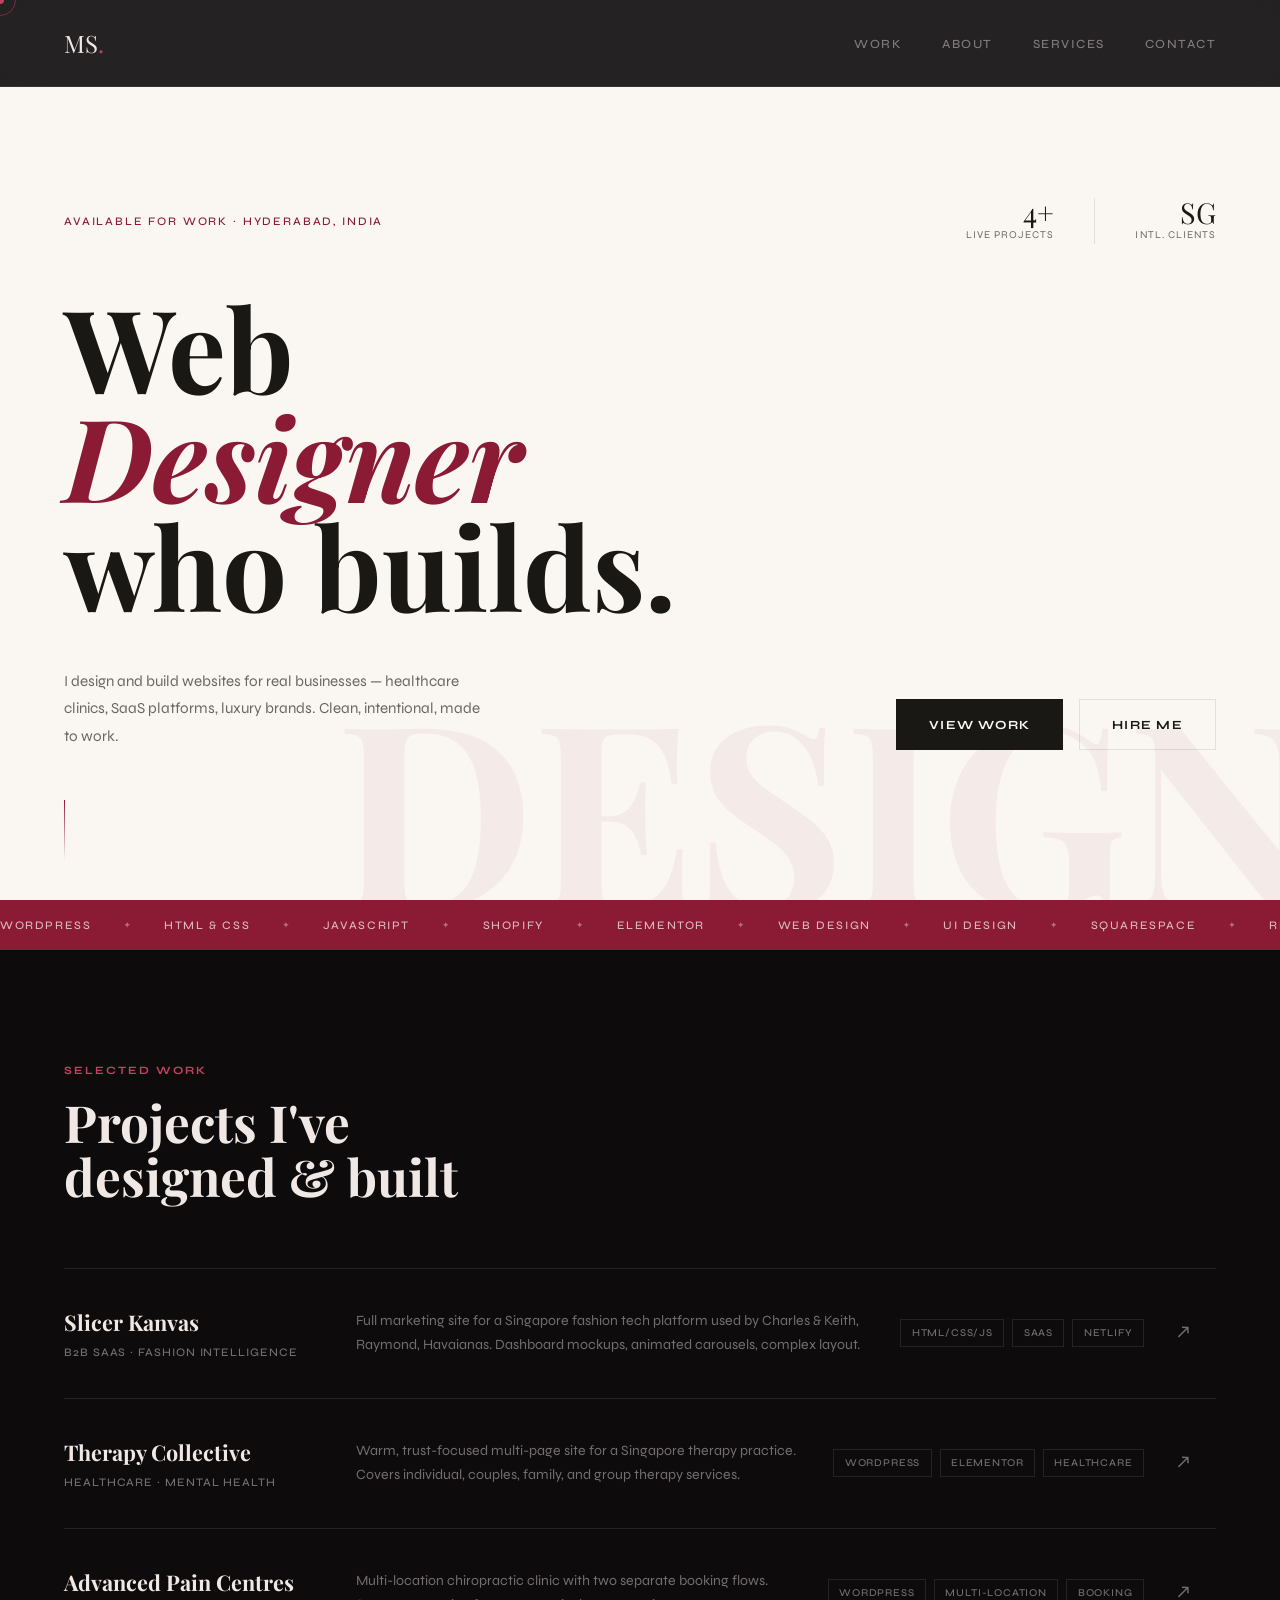
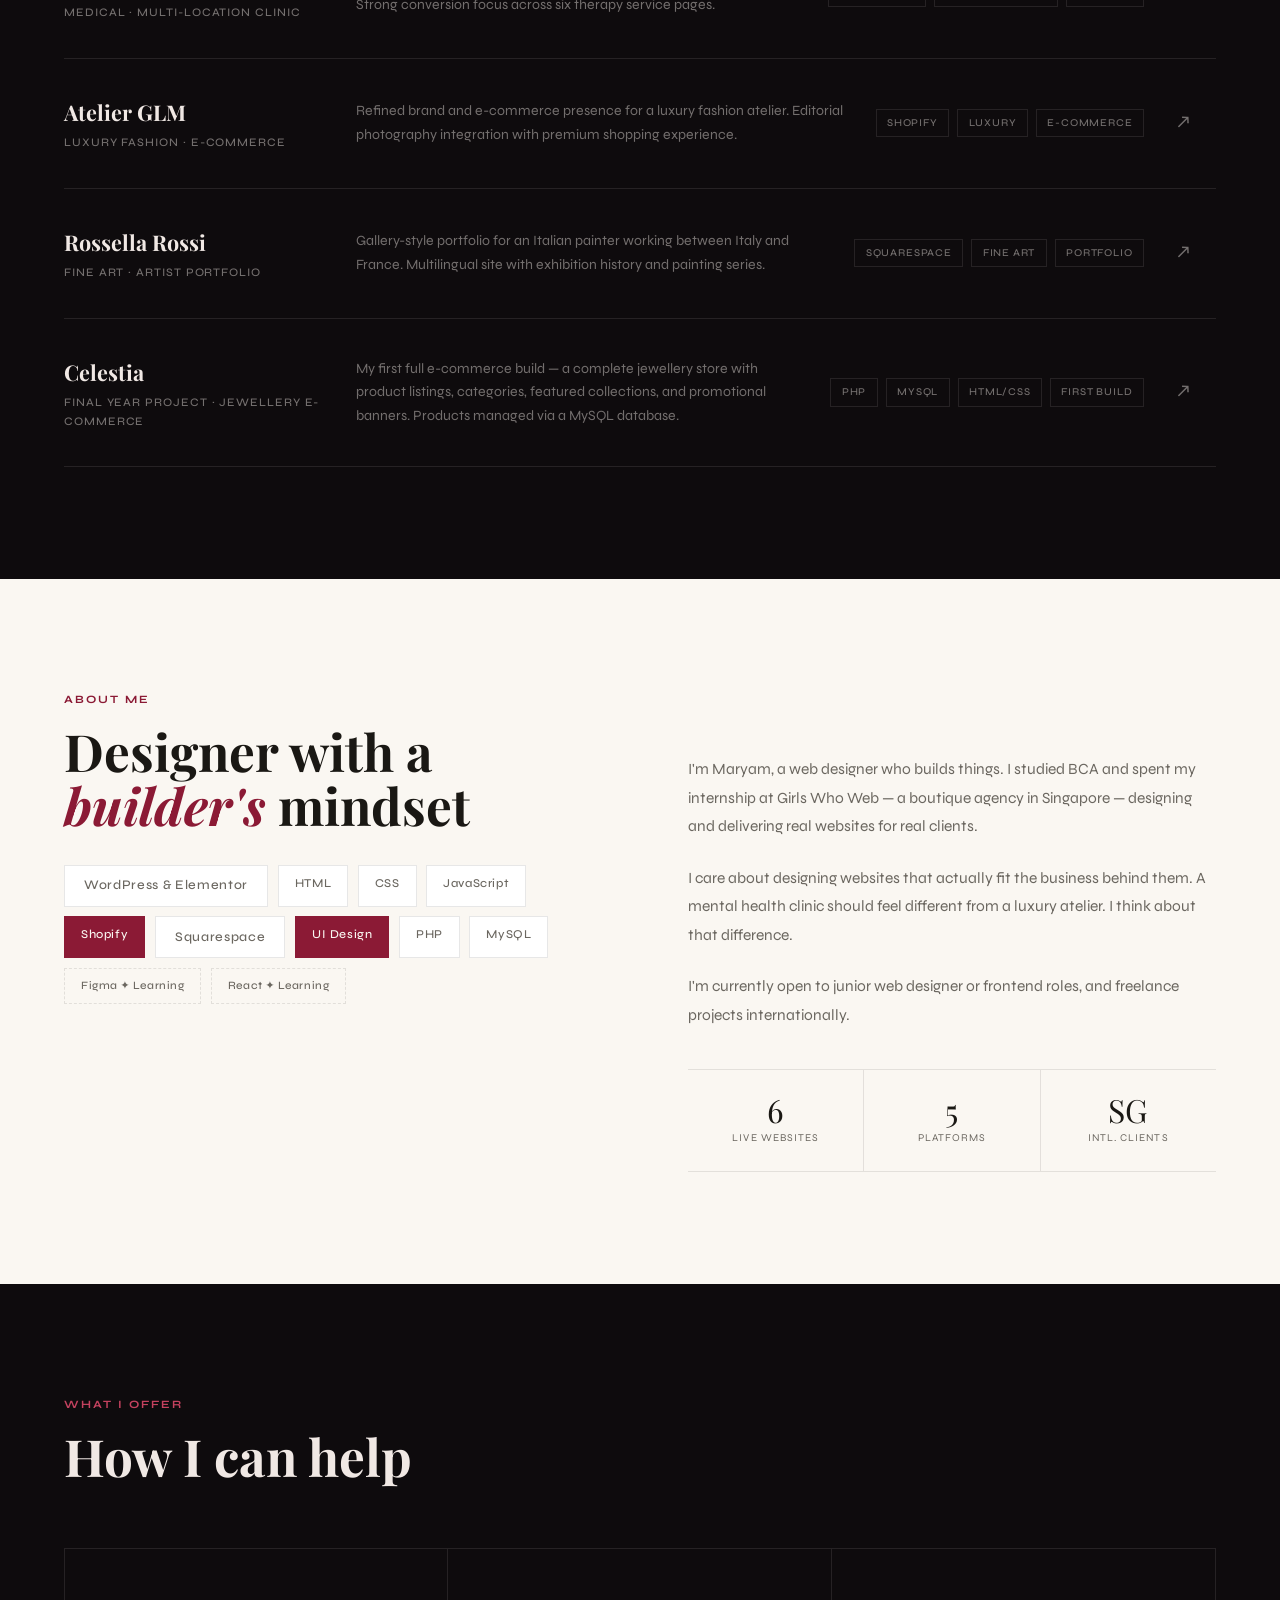
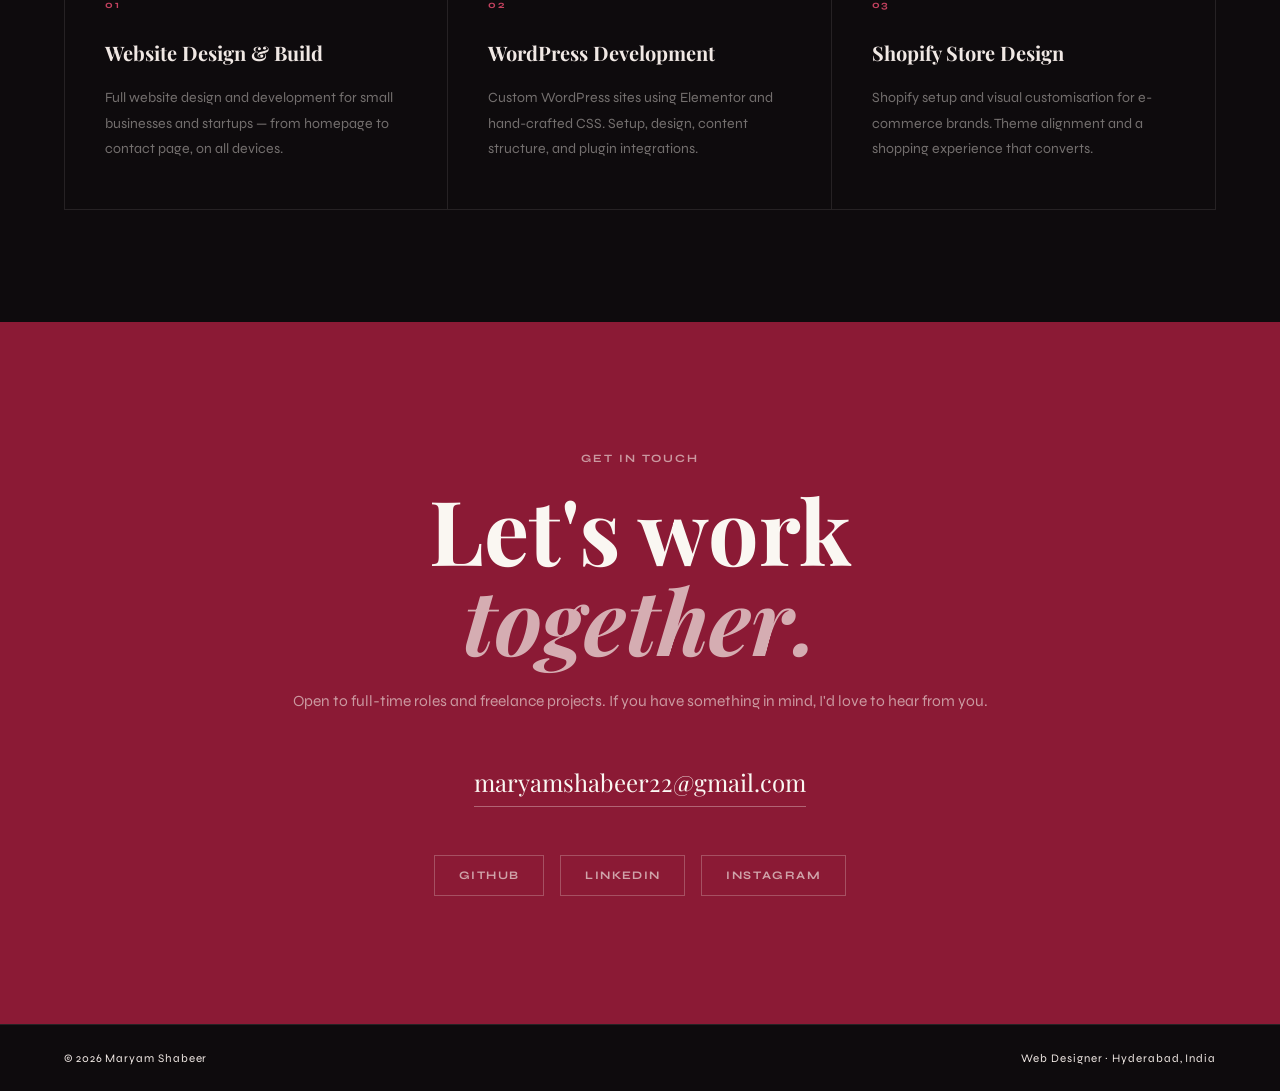
==== index.html @ 3d08c020 "Add files via upload" ====
<!DOCTYPE html>
<html lang="en">
<head>
  <meta charset="UTF-8">
  <meta name="viewport" content="width=device-width, initial-scale=1.0">
  <title>Maryam Shabeer — Web Designer</title>
  <link rel="preconnect" href="https://fonts.googleapis.com">
  <link rel="preconnect" href="https://fonts.gstatic.com" crossorigin>
  <link href="https://fonts.googleapis.com/css2?family=Playfair+Display:ital,wght@0,400;0,700;1,400&family=Syne:wght@400;500;700;800&display=swap" rel="stylesheet">
  <link rel="stylesheet" href="styles.css">
</head>
<body>

  <div class="cursor" id="cursor"></div>
  <div class="cursor-follower" id="cursor-follower"></div>

  <nav class="navbar" id="navbar">
    <a href="#home" class="logo">MS<span class="logo-dot">.</span></a>
    <ul class="nav-links">
      <li><a href="#work">Work</a></li>
      <li><a href="#about">About</a></li>
      <li><a href="#services">Services</a></li>
      <li><a href="#contact">Contact</a></li>
    </ul>
    <button class="hamburger" id="hamburger" aria-label="menu">
      <span></span><span></span>
    </button>
  </nav>

  <div class="mobile-menu" id="mobile-menu">
    <ul>
      <li><a href="#work" class="mobile-link">Work</a></li>
      <li><a href="#about" class="mobile-link">About</a></li>
      <li><a href="#services" class="mobile-link">Services</a></li>
      <li><a href="#contact" class="mobile-link">Contact</a></li>
    </ul>
  </div>

  <!-- HERO — LIGHT -->
  <section id="home" class="hero">
    <div class="hero-bg-text" aria-hidden="true">DESIGN</div>
    <div class="hero-inner">
      <div class="hero-top">
        <span class="hero-tag">Available for work · Hyderabad, India</span>
        <div class="hero-stats">
          <div class="hero-stat"><span class="stat-n">4+</span><span class="stat-l">Live Projects</span></div>
          <div class="hero-stat"><span class="stat-n">SG</span><span class="stat-l">Intl. Clients</span></div>
        </div>
      </div>
      <h1 class="hero-title">
        <span class="line">Web</span>
        <span class="line italic">Designer</span>
        <span class="line">who builds.</span>
      </h1>
      <div class="hero-bottom">
        <p class="hero-desc">I design and build websites for real businesses — healthcare clinics, SaaS platforms, luxury brands. Clean, intentional, made to work.</p>
        <div class="hero-actions">
          <a href="#work" class="btn-primary">View Work</a>
          <a href="#contact" class="btn-outline">Hire Me</a>
        </div>
      </div>
    </div>
    <div class="scroll-hint"><div class="scroll-line"></div></div>
  </section>

  <!-- MARQUEE — WINE STRIP -->
  <div class="marquee-section">
    <div class="marquee-inner">
      <span>WordPress</span><span class="sep">✦</span>
      <span>HTML &amp; CSS</span><span class="sep">✦</span>
      <span>JavaScript</span><span class="sep">✦</span>
      <span>Shopify</span><span class="sep">✦</span>
      <span>Elementor</span><span class="sep">✦</span>
      <span>Web Design</span><span class="sep">✦</span>
      <span>UI Design</span><span class="sep">✦</span>
      <span>Squarespace</span><span class="sep">✦</span>
      <span>Responsive Layouts</span><span class="sep">✦</span>
      <span>WordPress</span><span class="sep">✦</span>
      <span>HTML &amp; CSS</span><span class="sep">✦</span>
      <span>JavaScript</span><span class="sep">✦</span>
      <span>Shopify</span><span class="sep">✦</span>
      <span>Elementor</span><span class="sep">✦</span>
      <span>Web Design</span><span class="sep">✦</span>
      <span>UI Design</span><span class="sep">✦</span>
      <span>Squarespace</span><span class="sep">✦</span>
      <span>Responsive Layouts</span><span class="sep">✦</span>
    </div>
  </div>

  <!-- WORK — DARK -->
  <section id="work" class="work dark-section">
    <div class="section-header">
      <span class="section-label">Selected Work</span>
      <h2 class="section-title">Projects I've<br>designed &amp; built</h2>
    </div>
    <div class="projects-list">

      <a href="https://slicerkanvas.netlify.app/" target="_blank" class="project-row" data-num="01">
        <div class="pr-left"><h3 class="pr-title">Slicer Kanvas</h3><p class="pr-type">B2B SaaS · Fashion Intelligence</p></div>
        <p class="pr-desc">Full marketing site for a Singapore fashion tech platform used by Charles &amp; Keith, Raymond, Havaianas. Dashboard mockups, animated carousels, complex layout.</p>
        <div class="pr-tags"><span>HTML/CSS/JS</span><span>SaaS</span><span>Netlify</span></div>
        <span class="pr-arrow">↗</span>
      </a>

      <a href="https://therapycollective.sg/" target="_blank" class="project-row" data-num="02">
        <div class="pr-left"><h3 class="pr-title">Therapy Collective</h3><p class="pr-type">Healthcare · Mental Health</p></div>
        <p class="pr-desc">Warm, trust-focused multi-page site for a Singapore therapy practice. Covers individual, couples, family, and group therapy services.</p>
        <div class="pr-tags"><span>WordPress</span><span>Elementor</span><span>Healthcare</span></div>
        <span class="pr-arrow">↗</span>
      </a>

      <a href="https://advancedpaincentres.com/" target="_blank" class="project-row" data-num="03">
        <div class="pr-left"><h3 class="pr-title">Advanced Pain Centres</h3><p class="pr-type">Medical · Multi-location Clinic</p></div>
        <p class="pr-desc">Multi-location chiropractic clinic with two separate booking flows. Strong conversion focus across six therapy service pages.</p>
        <div class="pr-tags"><span>WordPress</span><span>Multi-location</span><span>Booking</span></div>
        <span class="pr-arrow">↗</span>
      </a>

      <a href="https://atelierglm.com/" target="_blank" class="project-row" data-num="04">
        <div class="pr-left"><h3 class="pr-title">Atelier GLM</h3><p class="pr-type">Luxury Fashion · E-commerce</p></div>
        <p class="pr-desc">Refined brand and e-commerce presence for a luxury fashion atelier. Editorial photography integration with premium shopping experience.</p>
        <div class="pr-tags"><span>Shopify</span><span>Luxury</span><span>E-commerce</span></div>
        <span class="pr-arrow">↗</span>
      </a>

      <a href="https://www.rossellarossi.net/" target="_blank" class="project-row" data-num="05">
        <div class="pr-left"><h3 class="pr-title">Rossella Rossi</h3><p class="pr-type">Fine Art · Artist Portfolio</p></div>
        <p class="pr-desc">Gallery-style portfolio for an Italian painter working between Italy and France. Multilingual site with exhibition history and painting series.</p>
        <div class="pr-tags"><span>Squarespace</span><span>Fine Art</span><span>Portfolio</span></div>
        <span class="pr-arrow">↗</span>
      </a>

      <a href="https://celestia.infinityfreeapp.com/index.php" target="_blank" class="project-row project-row--personal" data-num="06">
        <div class="pr-left"><h3 class="pr-title">Celestia</h3><p class="pr-type">Final Year Project · Jewellery E-commerce</p></div>
        <p class="pr-desc">My first full e-commerce build — a complete jewellery store with product listings, categories, featured collections, and promotional banners. Products managed via a MySQL database.</p>
        <div class="pr-tags"><span>PHP</span><span>MySQL</span><span>HTML/CSS</span><span>First Build</span></div>
        <span class="pr-arrow">↗</span>
      </a>

    </div>
  </section>

  <!-- ABOUT — LIGHT -->
  <section id="about" class="about light-section">
    <div class="about-grid">
      <div class="about-left">
        <span class="section-label-dark">About Me</span>
        <h2 class="section-title-dark">Designer with a<br><em>builder's</em> mindset</h2>
        <div class="skills-creative">
          <div class="skill-pill skill-pill--lg">WordPress &amp; Elementor</div>
          <div class="skill-pill">HTML</div>
          <div class="skill-pill">CSS</div>
          <div class="skill-pill">JavaScript</div>
          <div class="skill-pill skill-pill--accent">Shopify</div>
          <div class="skill-pill skill-pill--lg">Squarespace</div>
          <div class="skill-pill skill-pill--accent">UI Design</div>
          <div class="skill-pill">PHP</div>
          <div class="skill-pill">MySQL</div>
          <div class="skill-pill skill-pill--outline">Figma ✦ Learning</div>
          <div class="skill-pill skill-pill--outline">React ✦ Learning</div>
        </div>
      </div>
      <div class="about-right">
        <p>I'm Maryam, a web designer who builds things. I studied BCA and spent my internship at Girls Who Web — a boutique agency in Singapore — designing and delivering real websites for real clients.</p>
        <p>I care about designing websites that actually fit the business behind them. A mental health clinic should feel different from a luxury atelier. I think about that difference.</p>
        <p>I'm currently open to junior web designer or frontend roles, and freelance projects internationally.</p>
        <div class="about-stats">
          <div class="about-stat-item">
            <span class="about-stat-n">6</span>
            <span class="about-stat-l">Live websites</span>
          </div>
          <div class="about-stat-item">
            <span class="about-stat-n">5</span>
            <span class="about-stat-l">Platforms</span>
          </div>
          <div class="about-stat-item">
            <span class="about-stat-n">SG</span>
            <span class="about-stat-l">Intl. clients</span>
          </div>
        </div>
      </div>
    </div>
  </section>

  <!-- SERVICES — DARK -->
  <section id="services" class="services dark-section">
    <div class="section-header">
      <span class="section-label">What I Offer</span>
      <h2 class="section-title">How I can help</h2>
    </div>
    <div class="services-grid">
      <div class="service-card">
        <span class="service-num">01</span>
        <h3>Website Design &amp; Build</h3>
        <p>Full website design and development for small businesses and startups — from homepage to contact page, on all devices.</p>
      </div>
      <div class="service-card">
        <span class="service-num">02</span>
        <h3>WordPress Development</h3>
        <p>Custom WordPress sites using Elementor and hand-crafted CSS. Setup, design, content structure, and plugin integrations.</p>
      </div>
      <div class="service-card">
        <span class="service-num">03</span>
        <h3>Shopify Store Design</h3>
        <p>Shopify setup and visual customisation for e-commerce brands. Theme alignment and a shopping experience that converts.</p>
      </div>
    </div>
  </section>

  <!-- CONTACT — WINE -->
  <section id="contact" class="contact">
    <div class="contact-inner">
      <span class="contact-label">Get In Touch</span>
      <h2 class="contact-title">Let's work<br><em>together.</em></h2>
      <p class="contact-sub">Open to full-time roles and freelance projects. If you have something in mind, I'd love to hear from you.</p>
      <a href="mailto:maryamshabeer22@gmail.com" class="contact-email">maryamshabeer22@gmail.com</a>
      <div class="contact-socials">
        <a href="https://github.com/MaryamShabeer04" target="_blank" class="social-btn">GitHub</a>
        <a href="https://www.linkedin.com/in/maryam-mohammed-822a45361/" target="_blank" class="social-btn">LinkedIn</a>
        <a href="https://www.instagram.com/mmaryamm.04/" target="_blank" class="social-btn">Instagram</a>
      </div>
    </div>
  </section>

  <footer class="dark-section">
    <span>© 2026 Maryam Shabeer</span>
    <span>Web Designer · Hyderabad, India</span>
  </footer>

  <script src="script.js"></script>
</body>
</html>
---- styles.css ----
*, *::before, *::after { box-sizing: border-box; margin: 0; padding: 0; }

:root {
  --dark: #0e0b0d;
  --dark2: #160d10;
  --surface: #1c1117;
  --wine: #8b1a35;
  --wine-light: #c4425f;
  --cream: #faf7f2;
  --cream2: #f0e8e2;
  --ink: #1a1814;
  --ink-muted: #6b6760;
  --border-light: rgba(26,24,20,0.1);
  --border-dark: rgba(240,232,228,0.1);
  --text-dark: #f0e8e4;
  --muted-dark: rgba(240,232,228,0.45);
  --serif: 'Playfair Display', Georgia, serif;
  --sans: 'Syne', system-ui, sans-serif;
}

html { scroll-behavior: smooth; }

body {
  font-family: var(--sans);
  font-weight: 400;
  line-height: 1.6;
  overflow-x: hidden;
  cursor: none;
}

.dark-section { background: var(--dark); color: var(--text-dark); }
.light-section { background: var(--cream); color: var(--ink); }

/* CURSOR */
.cursor {
  width: 8px; height: 8px;
  background: var(--wine-light);
  border-radius: 50%;
  position: fixed; top: 0; left: 0;
  pointer-events: none; z-index: 9999;
  transform: translate(-50%, -50%);
  transition: transform 0.1s;
}
.cursor-follower {
  width: 32px; height: 32px;
  border: 1px solid var(--wine-light);
  border-radius: 50%;
  position: fixed; top: 0; left: 0;
  pointer-events: none; z-index: 9998;
  transform: translate(-50%, -50%);
  transition: left 0.12s ease, top 0.12s ease;
  opacity: 0.5;
}

/* NAVBAR */
.navbar {
  position: fixed; top: 0; left: 0; right: 0;
  z-index: 100;
  display: flex; align-items: center; justify-content: space-between;
  padding: 1.5rem 5%;
  background: rgba(14,11,13,0.90);
  backdrop-filter: blur(20px);
  border-bottom: 0.5px solid rgba(240,232,228,0.08);
  transition: background 0.4s, padding 0.3s;
}
.navbar.scrolled-light {
  background: rgba(14,11,13,0.75);
  backdrop-filter: blur(20px);
  padding: 1rem 5%;
}
.navbar.scrolled-dark {
  background: rgba(14,11,13,0.75);
  backdrop-filter: blur(20px);
  padding: 1rem 5%;
}
.logo {
  font-family: var(--serif);
  font-size: 1.5rem;
  color: var(--text-dark);
  text-decoration: none;
}
.logo-dot { color: var(--wine-light); }
.nav-links { display: flex; gap: 2.5rem; list-style: none; }
.nav-links a {
  font-size: 0.78rem; letter-spacing: 0.12em;
  text-transform: uppercase; color: var(--muted-dark);
  text-decoration: none; font-weight: 500;
  transition: color 0.2s;
}
.nav-links a:hover { color: var(--text-dark); }
.hamburger {
  display: none; flex-direction: column; gap: 5px;
  background: none; border: none; cursor: pointer; padding: 4px;
}
.hamburger span {
  display: block; width: 24px; height: 1.5px;
  background: var(--text-dark);
  transition: transform 0.3s;
}
.hamburger.open span:first-child { transform: rotate(45deg) translate(4px,4px); }
.hamburger.open span:last-child { transform: rotate(-45deg) translate(4px,-4px); }

/* MOBILE MENU */
.mobile-menu {
  position: fixed; inset: 0;
  background: var(--cream); z-index: 99;
  display: flex; align-items: center; justify-content: center;
  opacity: 0; pointer-events: none; transition: opacity 0.3s;
}
.mobile-menu.open { opacity: 1; pointer-events: all; }
.mobile-menu ul { list-style: none; text-align: center; display: flex; flex-direction: column; gap: 2.5rem; }
.mobile-menu a {
  font-family: var(--serif); font-size: 2.5rem;
  color: var(--ink); text-decoration: none; transition: color 0.2s;
}
.mobile-menu a:hover { color: var(--wine); }

/* HERO — LIGHT */
.hero {
  position: relative; min-height: 100vh;
  display: flex; flex-direction: column; justify-content: center;
  padding: 7rem 5% 4rem;
  background: var(--cream);
  overflow: hidden;
}
.hero-bg-text {
  position: absolute; bottom: -2rem; right: -2rem;
  font-family: var(--serif);
  font-size: clamp(8rem, 20vw, 18rem);
  color: rgba(139,26,53,0.05);
  pointer-events: none; user-select: none;
  line-height: 1; font-weight: 700;
}
.hero-inner { position: relative; z-index: 2; max-width: 1200px; }
.hero-top {
  display: flex; align-items: center; justify-content: space-between;
  margin-bottom: 3rem;
}
.hero-tag {
  font-size: 0.72rem; letter-spacing: 0.16em;
  text-transform: uppercase; color: var(--wine); font-weight: 500;
}
.hero-stats { display: flex; gap: 2.5rem; }
.hero-stat {
  display: flex; flex-direction: column; align-items: flex-end;
  border-right: 0.5px solid var(--border-light); padding-right: 2.5rem;
}
.hero-stat:last-child { border-right: none; padding-right: 0; }
.stat-n { font-family: var(--serif); font-size: 1.8rem; color: var(--ink); line-height: 1; }
.stat-l { font-size: 0.65rem; letter-spacing: 0.1em; text-transform: uppercase; color: var(--ink-muted); }
.hero-title {
  font-family: var(--serif);
  font-size: clamp(4rem, 9vw, 9rem);
  line-height: 0.95; margin-bottom: 3rem;
  display: flex; flex-direction: column; color: var(--ink);
}
.hero-title .line { display: block; }
.hero-title .italic { font-style: italic; color: var(--wine); }
.hero-bottom { display: flex; align-items: flex-end; justify-content: space-between; gap: 3rem; }
.hero-desc { font-size: 0.95rem; color: var(--ink-muted); max-width: 420px; line-height: 1.8; }
.hero-actions { display: flex; gap: 1rem; flex-shrink: 0; }
.btn-primary {
  background: var(--ink); color: var(--cream);
  padding: 0.9rem 2rem;
  font-family: var(--sans); font-size: 0.78rem; font-weight: 700;
  letter-spacing: 0.1em; text-transform: uppercase;
  text-decoration: none; border: 1px solid var(--ink);
  transition: background 0.25s; display: inline-block;
}
.btn-primary:hover { background: var(--wine); border-color: var(--wine); }
.btn-outline {
  background: transparent; color: var(--ink);
  padding: 0.9rem 2rem;
  font-family: var(--sans); font-size: 0.78rem; font-weight: 700;
  letter-spacing: 0.1em; text-transform: uppercase;
  text-decoration: none; border: 1px solid var(--border-light);
  transition: border-color 0.25s, color 0.25s; display: inline-block;
}
.btn-outline:hover { border-color: var(--wine); color: var(--wine); }
.scroll-hint { position: absolute; bottom: 2.5rem; left: 5%; }
.scroll-line { width: 0.5px; height: 60px; background: linear-gradient(to bottom, var(--wine), transparent); }

/* MARQUEE — WINE */
.marquee-section {
  overflow: hidden; padding: 1rem 0;
  background: var(--wine);
}
.marquee-inner {
  display: flex; gap: 2rem; width: max-content;
  animation: marquee 28s linear infinite; align-items: center;
}
.marquee-inner span {
  font-size: 0.72rem; letter-spacing: 0.14em;
  text-transform: uppercase; color: rgba(245,237,232,0.75);
  white-space: nowrap; font-weight: 500;
}
.marquee-inner .sep { color: rgba(245,237,232,0.4); font-size: 0.55rem; }
@keyframes marquee { from { transform: translateX(0); } to { transform: translateX(-50%); } }

/* SECTION LABELS */
.section-label {
  display: block; font-size: 0.7rem; letter-spacing: 0.18em;
  text-transform: uppercase; color: var(--wine-light); font-weight: 700; margin-bottom: 1rem;
}
.section-title {
  font-family: var(--serif);
  font-size: clamp(2.2rem, 4vw, 3.5rem);
  line-height: 1.05; color: var(--text-dark);
}
.section-label-dark {
  display: block; font-size: 0.7rem; letter-spacing: 0.18em;
  text-transform: uppercase; color: var(--wine); font-weight: 700; margin-bottom: 1rem;
}
.section-title-dark {
  font-family: var(--serif);
  font-size: clamp(2.2rem, 4vw, 3.5rem);
  line-height: 1.05; color: var(--ink); margin-bottom: 2rem;
}
.section-title-dark em { font-style: italic; color: var(--wine); }
.section-header { margin-bottom: 4rem; }

/* WORK */
.work { padding: 7rem 5%; }
.projects-list { display: flex; flex-direction: column; border-top: 0.5px solid var(--border-dark); }
.project-row {
  display: grid; grid-template-columns: 260px 1fr auto 40px;
  align-items: center; gap: 2rem; padding: 2.25rem 0;
  border-bottom: 0.5px solid var(--border-dark);
  text-decoration: none; color: inherit; position: relative;
  transition: background 0.25s;
}
.project-row:hover { background: rgba(139,26,53,0.05); }
.pr-title {
  font-family: var(--serif); font-size: 1.35rem;
  color: var(--text-dark); margin-bottom: 0.25rem; transition: color 0.2s;
}
.project-row:hover .pr-title { color: var(--wine-light); }
.pr-type { font-size: 0.72rem; letter-spacing: 0.08em; text-transform: uppercase; color: var(--muted-dark); font-weight: 500; }
.pr-desc { font-size: 0.88rem; color: var(--muted-dark); line-height: 1.7; }
.pr-tags { display: flex; gap: 0.5rem; flex-wrap: wrap; justify-content: flex-end; }
.pr-tags span {
  font-size: 0.65rem; letter-spacing: 0.08em; text-transform: uppercase;
  border: 0.5px solid var(--border-dark); padding: 0.3rem 0.65rem;
  color: var(--muted-dark); font-weight: 500; white-space: nowrap;
}
.pr-arrow { font-size: 1.2rem; color: var(--muted-dark); transition: color 0.2s, transform 0.2s; }
.project-row:hover .pr-arrow { color: var(--wine-light); transform: translate(4px,-4px); }
.project-row--personal { opacity: 0.7; }
.project-row--personal:hover { opacity: 1; }

/* ABOUT — LIGHT */
.about { padding: 7rem 5%; }
.about-grid { display: grid; grid-template-columns: 1fr 1fr; gap: 6rem; align-items: start; }

/* CREATIVE SKILLS */
.skills-creative {
  display: flex; flex-wrap: wrap; gap: 0.6rem; margin-top: 2rem;
}
.skill-pill {
  font-size: 0.75rem; font-weight: 500; letter-spacing: 0.05em;
  padding: 0.5rem 1rem;
  border: 1px solid var(--border-light);
  color: var(--ink-muted);
  background: white;
  transition: all 0.2s;
  cursor: default;
}
.skill-pill:hover { border-color: var(--wine); color: var(--wine); }
.skill-pill--lg { font-size: 0.82rem; padding: 0.6rem 1.2rem; }
.skill-pill--accent {
  background: var(--wine); color: var(--cream);
  border-color: var(--wine);
}
.skill-pill--accent:hover { background: var(--wine-light); border-color: var(--wine-light); color: var(--cream); }
.skill-pill--outline {
  background: transparent; border-style: dashed;
  color: var(--ink-muted); font-size: 0.7rem;
}
.skill-pill--outline:hover { border-color: var(--wine); color: var(--wine); }

.about-right { padding-top: 4rem; }
.about-right p { font-size: 0.97rem; color: var(--ink-muted); line-height: 1.85; margin-bottom: 1.4rem; }
.about-stats {
  display: flex; gap: 0; margin-top: 2.5rem;
  border-top: 0.5px solid var(--border-light);
  border-bottom: 0.5px solid var(--border-light);
}
.about-stat-item {
  flex: 1; padding: 1.5rem 1rem;
  border-right: 0.5px solid var(--border-light);
  display: flex; flex-direction: column; align-items: center; gap: 0.25rem;
}
.about-stat-item:last-child { border-right: none; }
.about-stat-n { font-family: var(--serif); font-size: 2rem; color: var(--ink); line-height: 1; }
.about-stat-l { font-size: 0.65rem; letter-spacing: 0.1em; text-transform: uppercase; color: var(--ink-muted); text-align: center; }

/* SERVICES */
.services { padding: 7rem 5%; }
.services-grid { display: grid; grid-template-columns: repeat(3,1fr); border: 0.5px solid var(--border-dark); }
.service-card { padding: 3rem 2.5rem; border-right: 0.5px solid var(--border-dark); transition: background 0.3s; }
.service-card:last-child { border-right: none; }
.service-card:hover { background: rgba(139,26,53,0.07); }
.service-num { display: block; font-size: 0.65rem; letter-spacing: 0.16em; color: var(--wine-light); font-weight: 700; margin-bottom: 1.5rem; }
.service-card h3 { font-family: var(--serif); font-size: 1.25rem; margin-bottom: 1rem; color: var(--text-dark); }
.service-card p { font-size: 0.88rem; color: var(--muted-dark); line-height: 1.8; }

/* CONTACT */
.contact { padding: 8rem 5%; background: var(--wine); text-align: center; }
.contact-inner { max-width: 700px; margin: 0 auto; }
.contact-label { display: block; font-size: 0.7rem; letter-spacing: 0.18em; text-transform: uppercase; color: rgba(245,237,232,0.6); font-weight: 700; margin-bottom: 1rem; }
.contact-title { font-family: var(--serif); font-size: clamp(3rem,7vw,6rem); line-height: 1; color: var(--cream); margin-bottom: 1.5rem; }
.contact-title em { font-style: italic; color: rgba(245,237,232,0.7); }
.contact-sub { color: rgba(245,237,232,0.6); font-size: 0.97rem; margin-bottom: 3rem; line-height: 1.8; }
.contact-email {
  display: inline-block; font-family: var(--serif);
  font-size: clamp(1rem,2.5vw,1.5rem); color: var(--cream);
  text-decoration: none; border-bottom: 1px solid rgba(245,237,232,0.35);
  padding-bottom: 4px; margin-bottom: 3rem; transition: border-color 0.2s;
}
.contact-email:hover { border-color: transparent; }
.contact-socials { display: flex; gap: 1rem; justify-content: center; flex-wrap: wrap; }
.social-btn {
  font-size: 0.72rem; letter-spacing: 0.12em; text-transform: uppercase; font-weight: 700;
  color: rgba(245,237,232,0.65); text-decoration: none;
  border: 0.5px solid rgba(245,237,232,0.25); padding: 0.65rem 1.5rem;
  transition: border-color 0.2s, color 0.2s;
}
.social-btn:hover { color: var(--cream); border-color: rgba(245,237,232,0.6); }

/* FOOTER */
footer {
  padding: 1.5rem 5%; display: flex; justify-content: space-between; align-items: center;
  font-size: 0.72rem; letter-spacing: 0.08em; color: var(--muted-dark);
  border-top: 0.5px solid var(--border-dark);
}

/* FADE UP */
.fade-up { opacity: 0; transform: translateY(28px); transition: opacity 0.7s ease, transform 0.7s ease; }
.fade-up.visible { opacity: 1; transform: translateY(0); }

/* RESPONSIVE */
@media (max-width: 1024px) {
  .project-row { grid-template-columns: 1fr 1fr; grid-template-rows: auto auto; }
  .pr-desc { grid-column: 1 / -1; }
  .pr-tags { justify-content: flex-start; }
  .pr-arrow { display: none; }
}
@media (max-width: 768px) {
  body { cursor: auto; }
  .cursor, .cursor-follower { display: none; }
  .nav-links { display: none; }
  .hamburger { display: flex; }
  .hero-top { flex-direction: column; align-items: flex-start; gap: 1.5rem; }
  .hero-stats { gap: 1.5rem; }
  .hero-stat { align-items: flex-start; border-right: none; padding-right: 0; border-left: 0.5px solid var(--border-light); padding-left: 1rem; }
  .hero-bottom { flex-direction: column; align-items: flex-start; }
  .about-grid { grid-template-columns: 1fr; gap: 3rem; }
  .about-right { padding-top: 0; }
  .project-row { grid-template-columns: 1fr; gap: 0.75rem; }
  .pr-tags, .pr-arrow { display: none; }
  .services-grid { grid-template-columns: 1fr; }
  .service-card { border-right: none; border-bottom: 0.5px solid var(--border-dark); }
  .service-card:last-child { border-bottom: none; }
  footer { flex-direction: column; gap: 0.5rem; text-align: center; }
  .scroll-hint { display: none; }
}
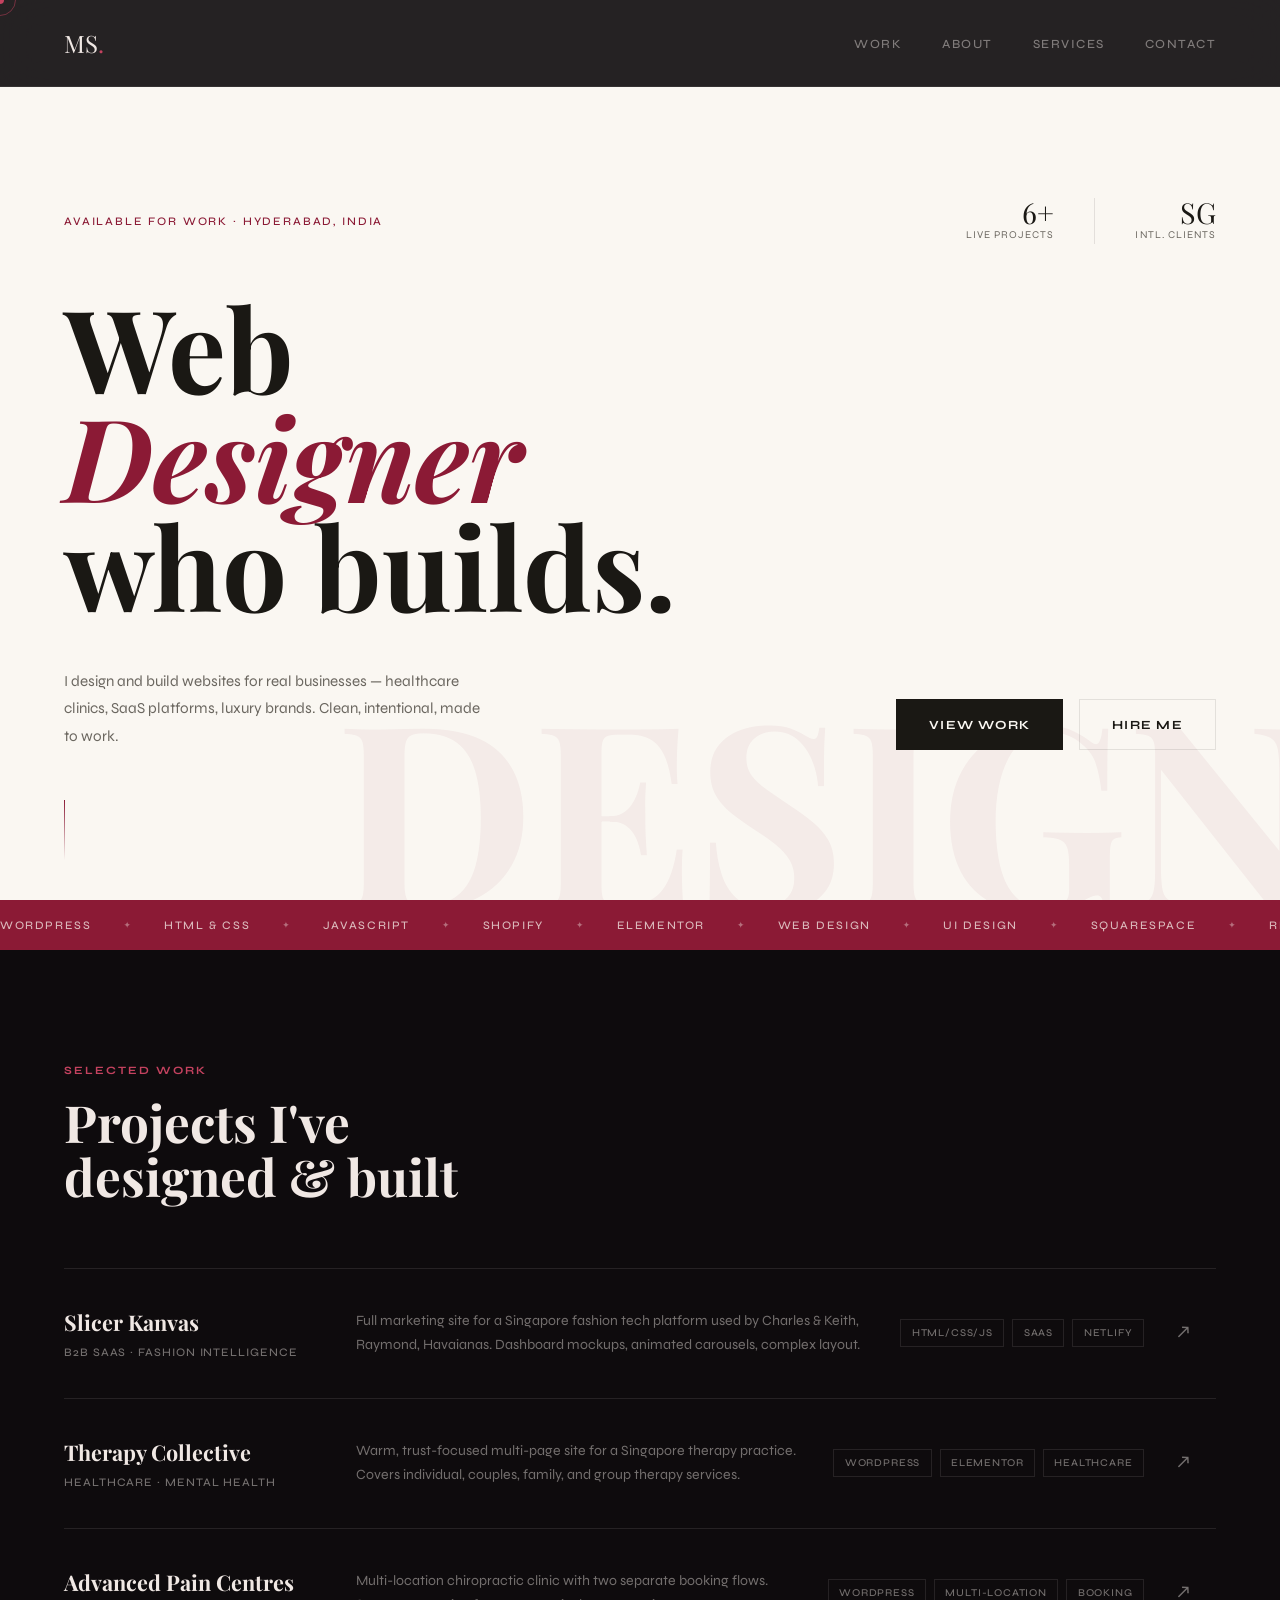
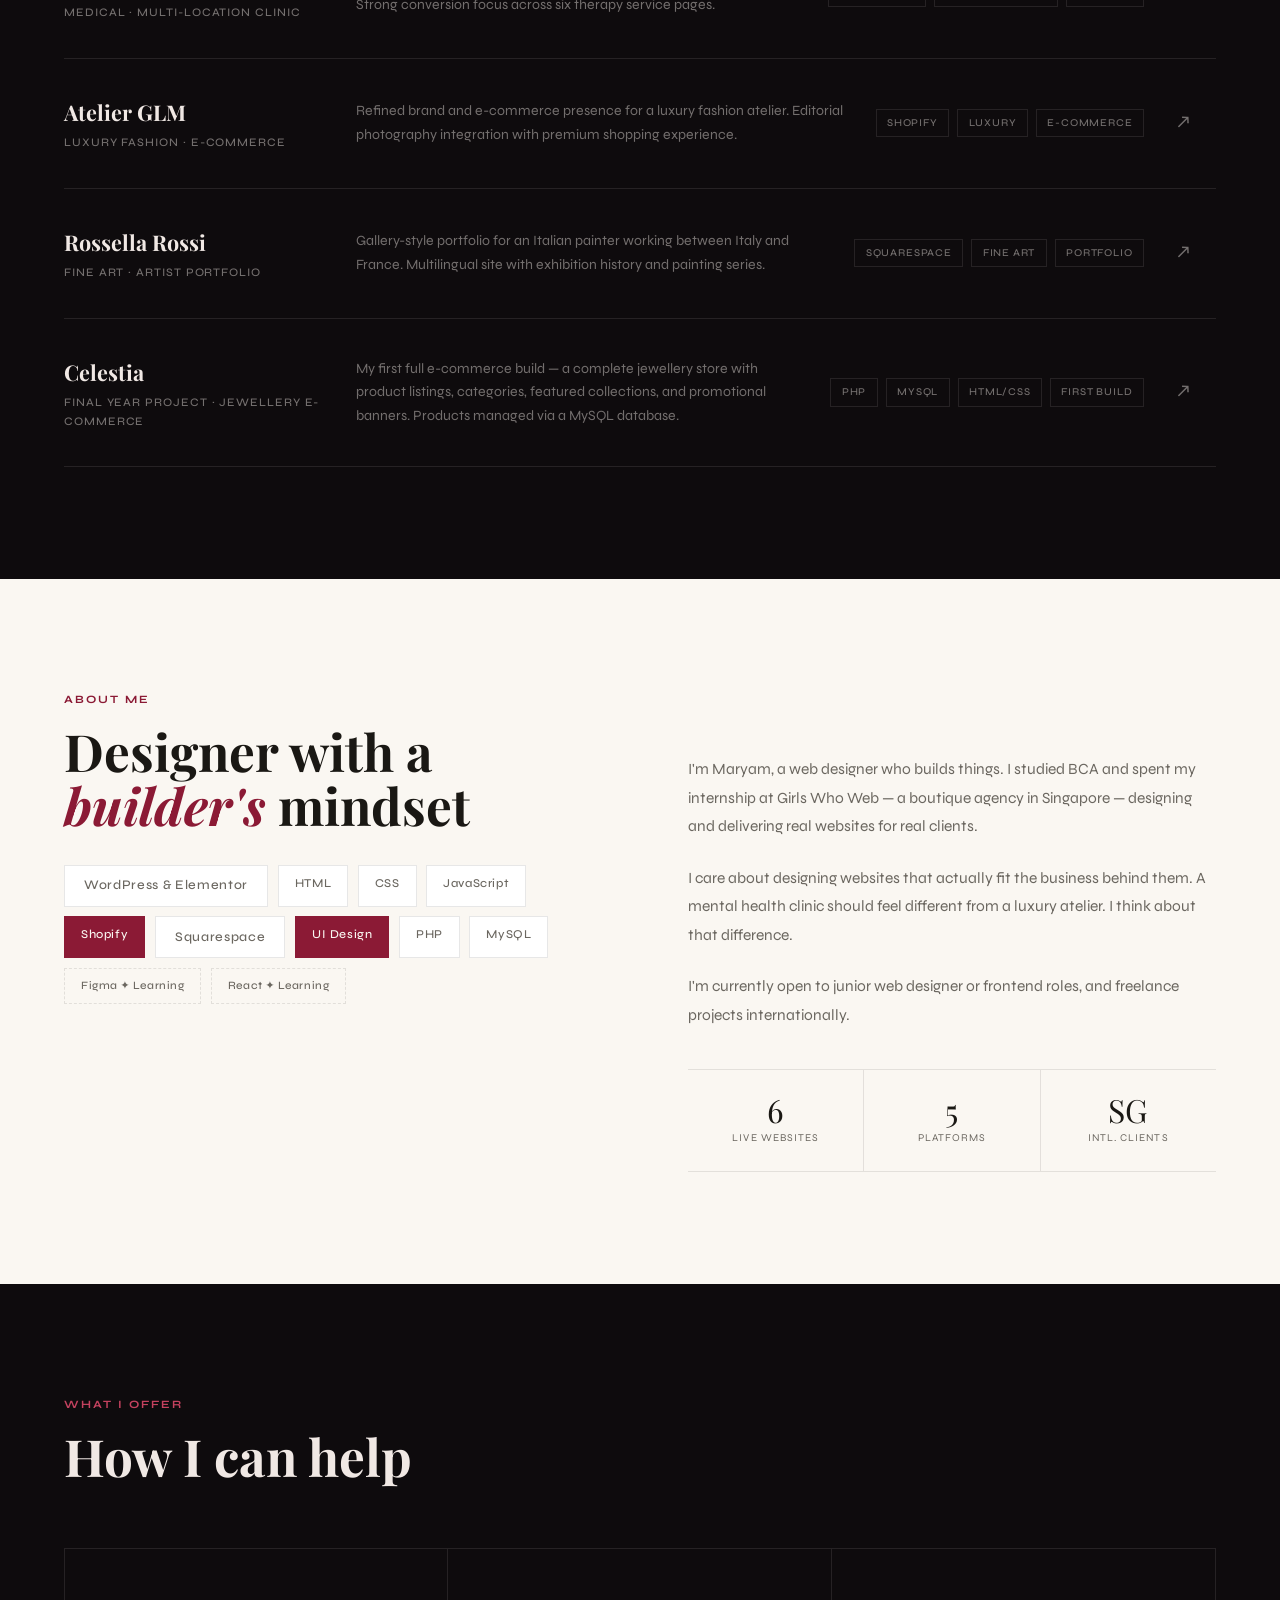
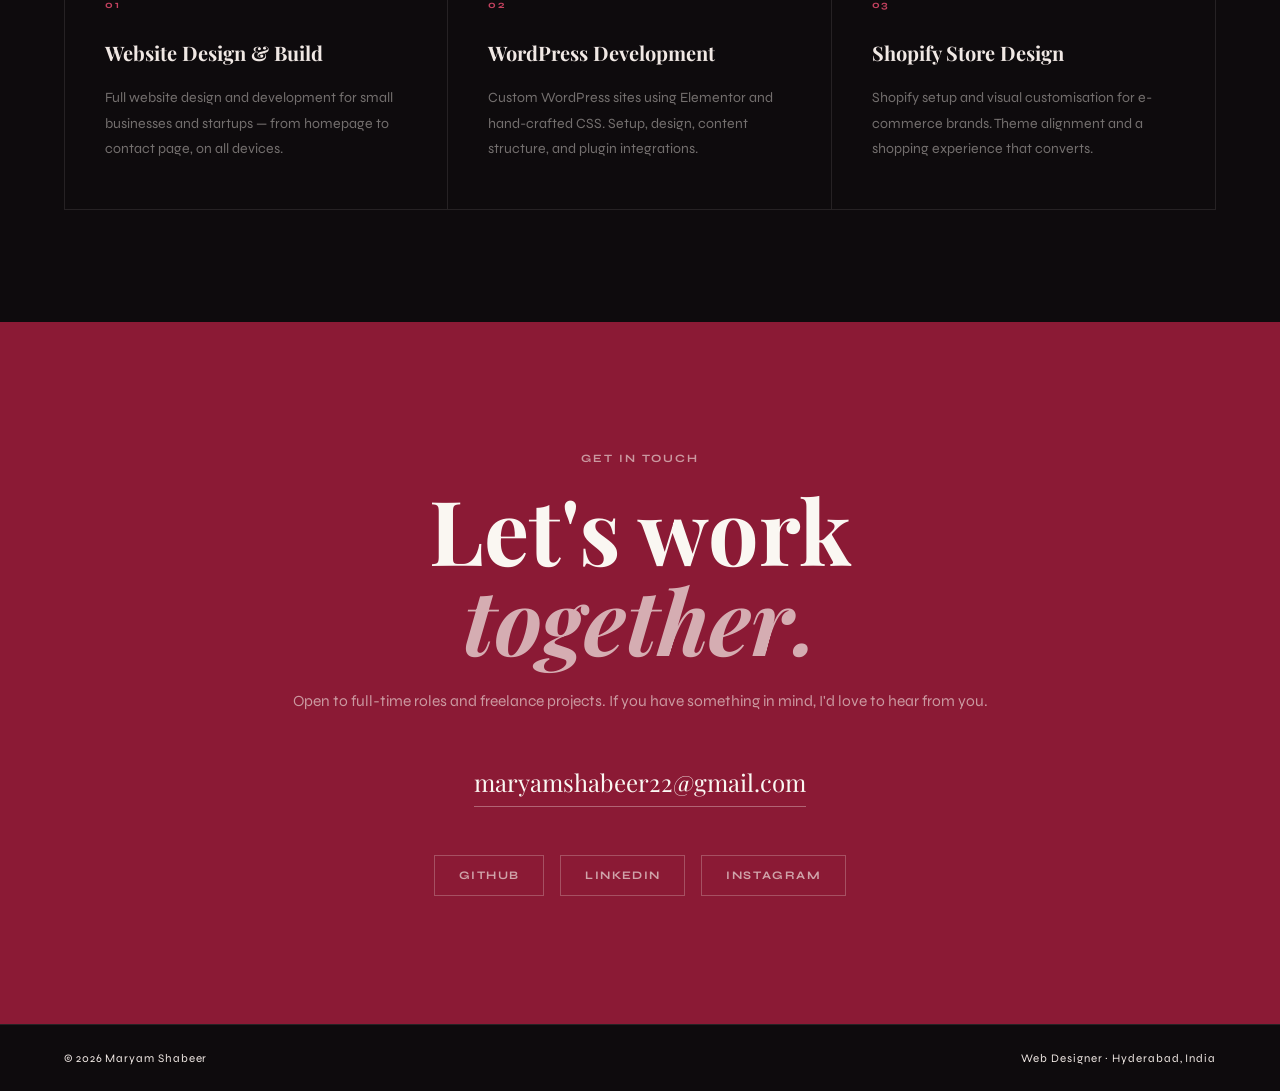
==== commit 5a300714: "Update index.html" ====
--- a/index.html
+++ b/index.html
@@ -7,6 +7,8 @@
   <link rel="preconnect" href="https://fonts.googleapis.com">
   <link rel="preconnect" href="https://fonts.gstatic.com" crossorigin>
   <link href="https://fonts.googleapis.com/css2?family=Playfair+Display:ital,wght@0,400;0,700;1,400&family=Syne:wght@400;500;700;800&display=swap" rel="stylesheet">
+  <link rel="icon" type="image/x-icon" href="favicon.ico">
+  <link rel="icon" type="image/png" href="favicon.png">
   <link rel="stylesheet" href="styles.css">
 </head>
 <body>
@@ -43,7 +45,7 @@
       <div class="hero-top">
         <span class="hero-tag">Available for work · Hyderabad, India</span>
         <div class="hero-stats">
-          <div class="hero-stat"><span class="stat-n">4+</span><span class="stat-l">Live Projects</span></div>
+          <div class="hero-stat"><span class="stat-n">6+</span><span class="stat-l">Live Projects</span></div>
           <div class="hero-stat"><span class="stat-n">SG</span><span class="stat-l">Intl. Clients</span></div>
         </div>
       </div>
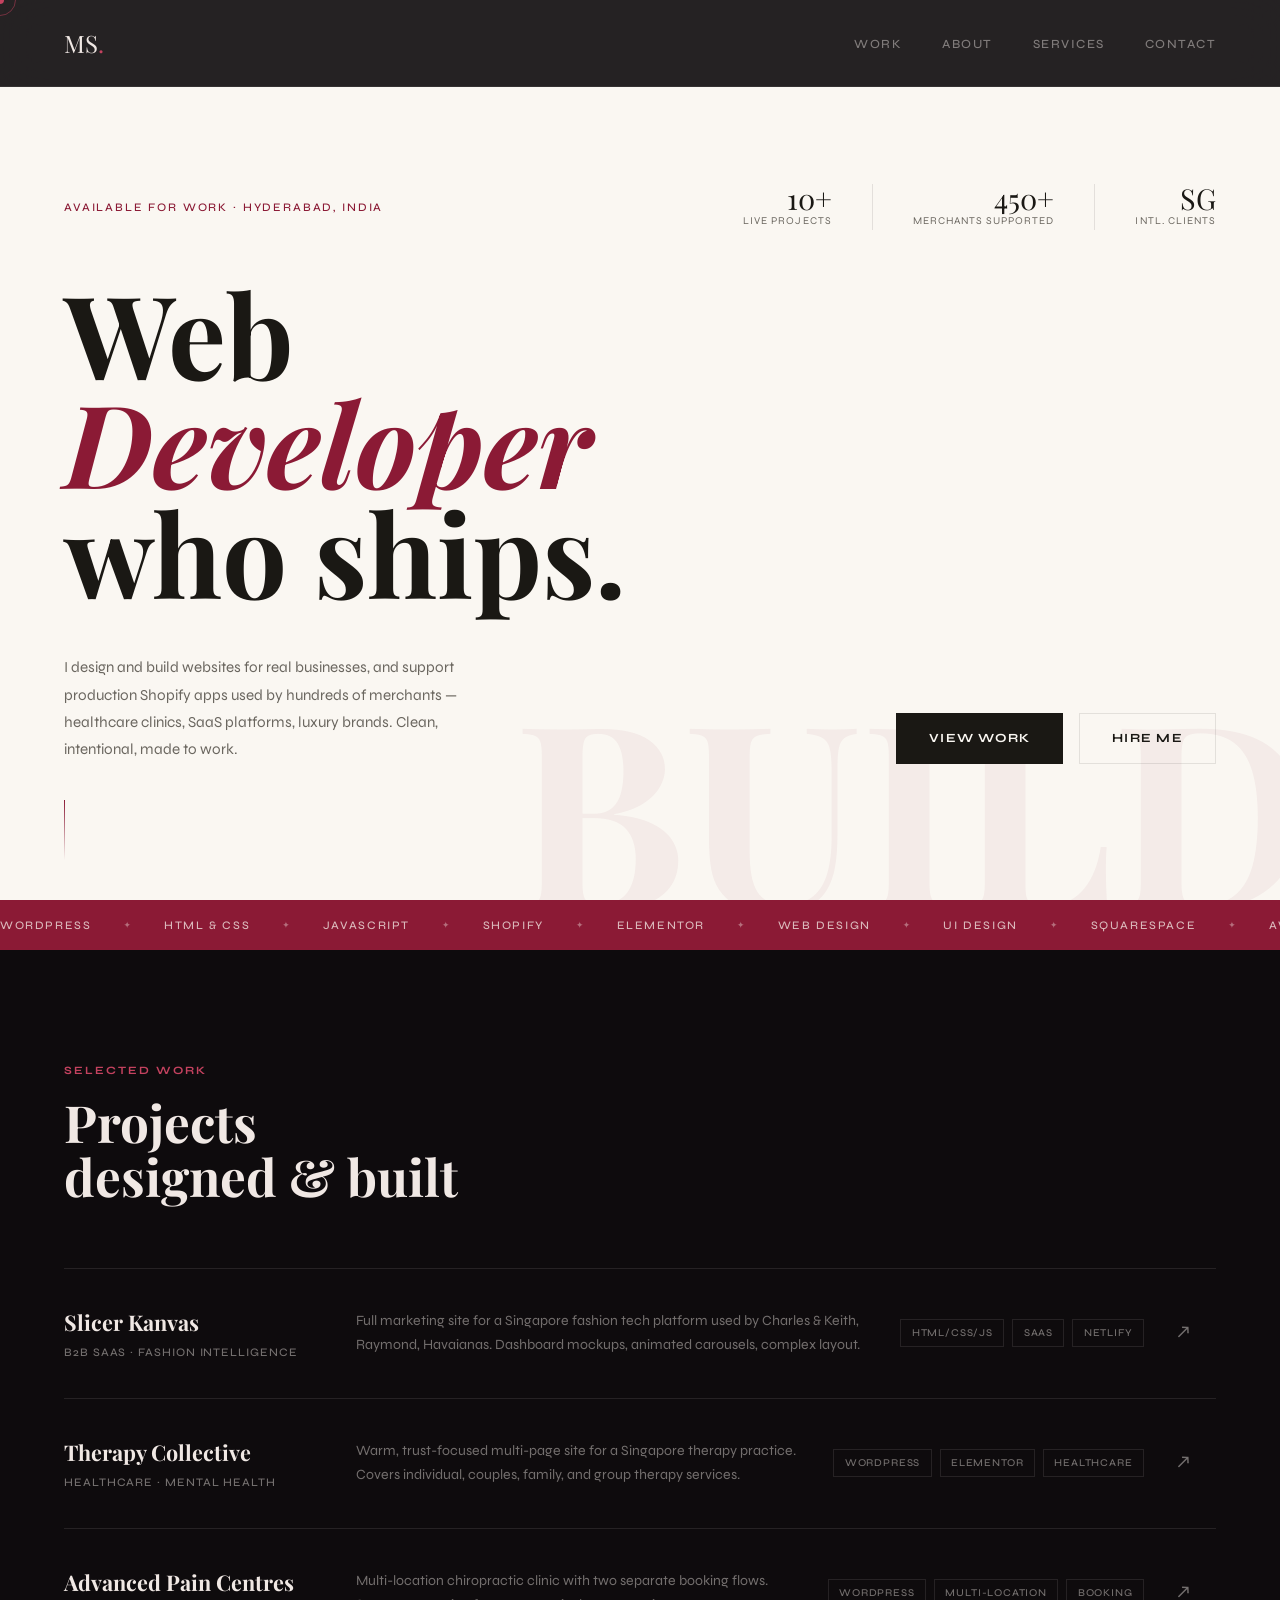
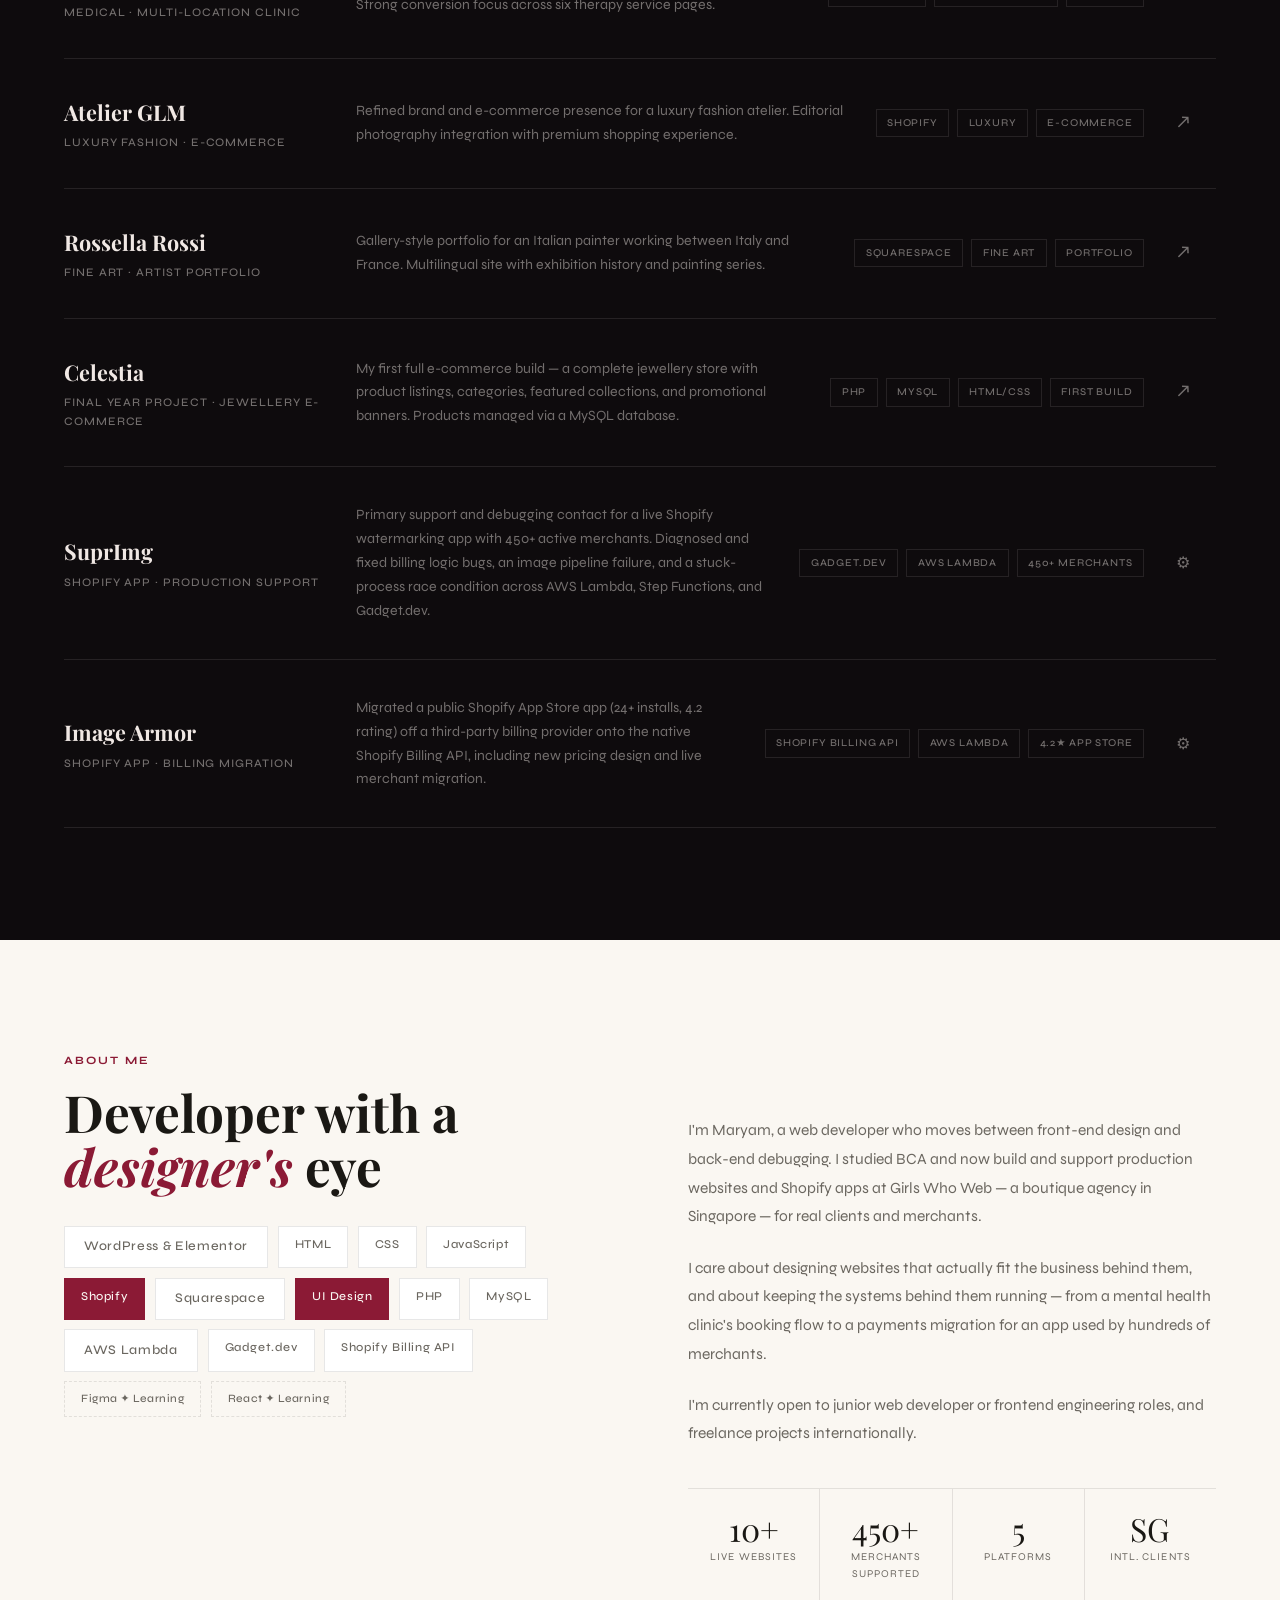
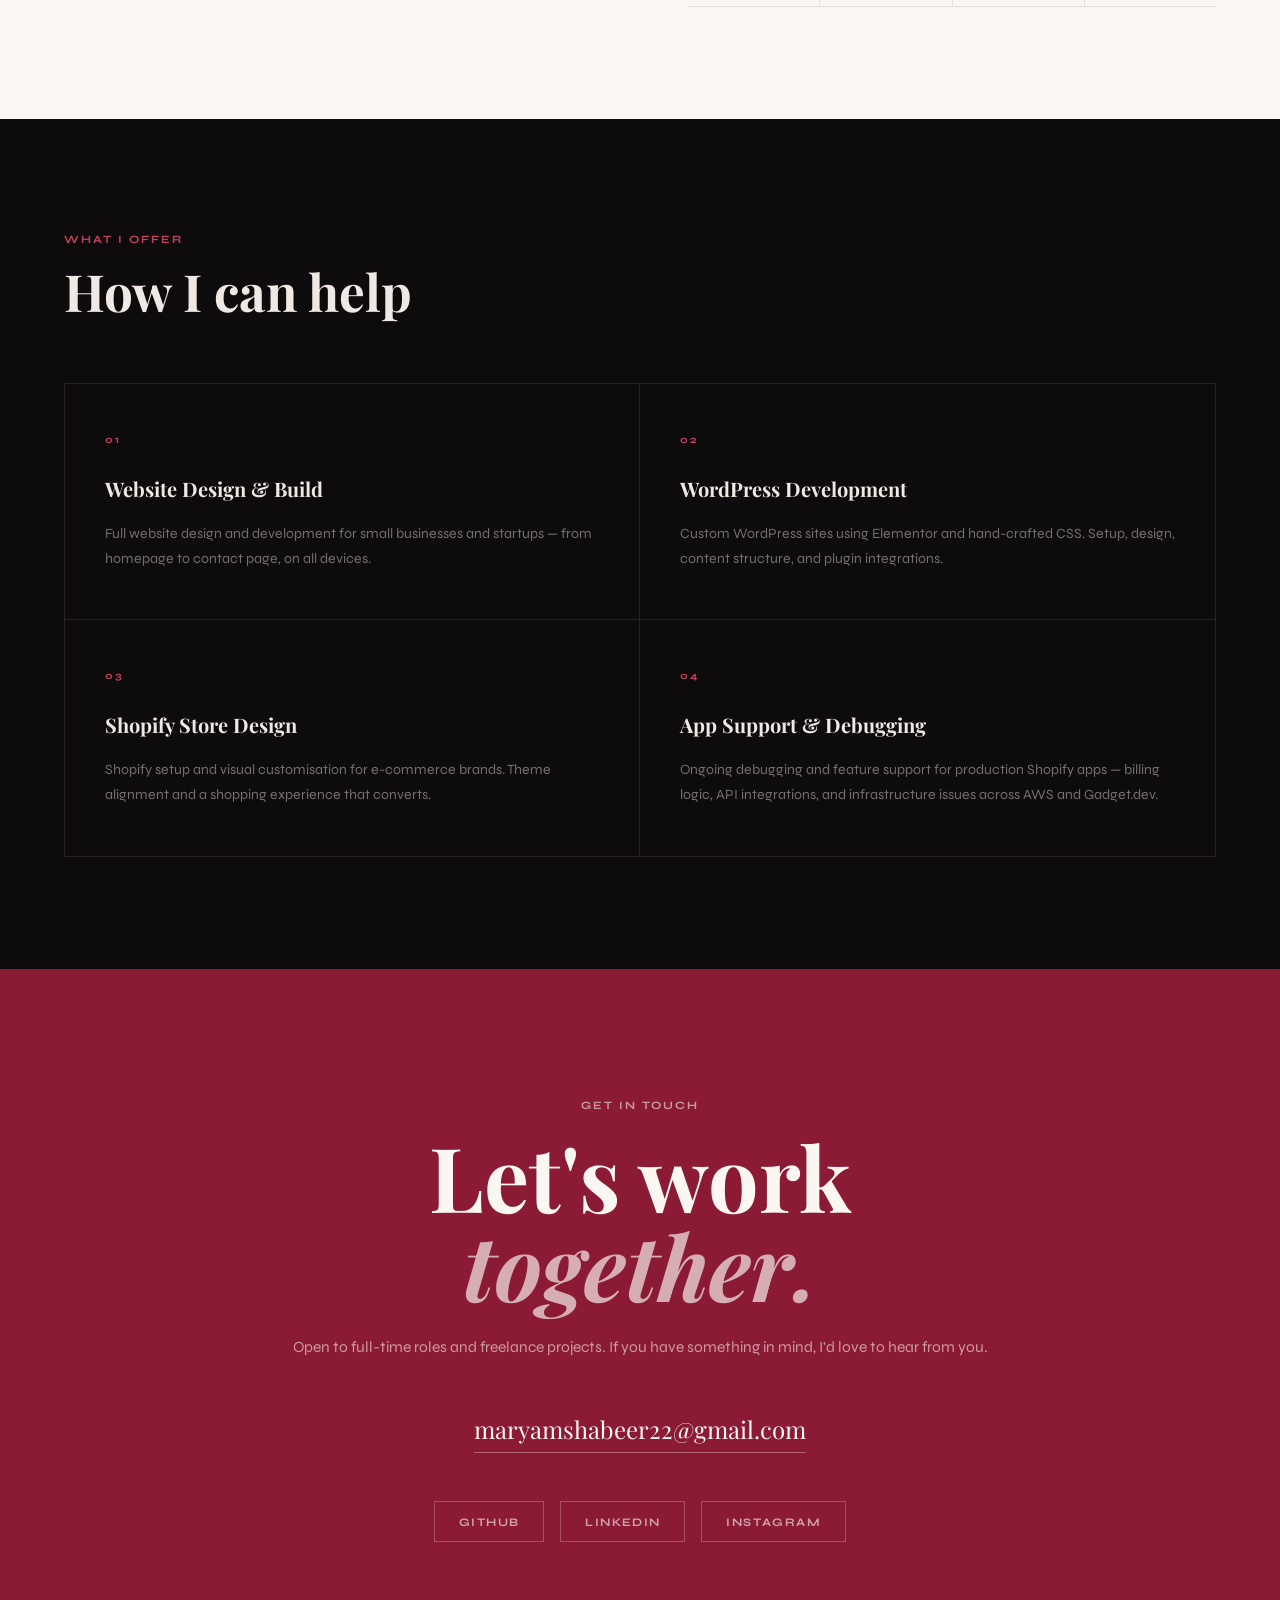
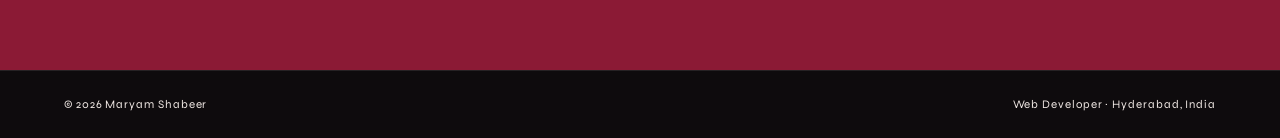
==== commit 5f158915: "Add files via upload" ====
--- a/index.html
+++ b/index.html
@@ -3,7 +3,7 @@
 <head>
   <meta charset="UTF-8">
   <meta name="viewport" content="width=device-width, initial-scale=1.0">
-  <title>Maryam Shabeer — Web Designer</title>
+  <title>Maryam Shabeer — Web Developer</title>
   <link rel="preconnect" href="https://fonts.googleapis.com">
   <link rel="preconnect" href="https://fonts.gstatic.com" crossorigin>
   <link href="https://fonts.googleapis.com/css2?family=Playfair+Display:ital,wght@0,400;0,700;1,400&family=Syne:wght@400;500;700;800&display=swap" rel="stylesheet">
@@ -12,10 +12,10 @@
   <link rel="stylesheet" href="styles.css">
 </head>
 <body>
-
+ 
   <div class="cursor" id="cursor"></div>
   <div class="cursor-follower" id="cursor-follower"></div>
-
+ 
   <nav class="navbar" id="navbar">
     <a href="#home" class="logo">MS<span class="logo-dot">.</span></a>
     <ul class="nav-links">
@@ -28,7 +28,7 @@
       <span></span><span></span>
     </button>
   </nav>
-
+ 
   <div class="mobile-menu" id="mobile-menu">
     <ul>
       <li><a href="#work" class="mobile-link">Work</a></li>
@@ -37,25 +37,26 @@
       <li><a href="#contact" class="mobile-link">Contact</a></li>
     </ul>
   </div>
-
+ 
   <!-- HERO — LIGHT -->
   <section id="home" class="hero">
-    <div class="hero-bg-text" aria-hidden="true">DESIGN</div>
+    <div class="hero-bg-text" aria-hidden="true">BUILD</div>
     <div class="hero-inner">
       <div class="hero-top">
         <span class="hero-tag">Available for work · Hyderabad, India</span>
         <div class="hero-stats">
-          <div class="hero-stat"><span class="stat-n">6+</span><span class="stat-l">Live Projects</span></div>
+          <div class="hero-stat"><span class="stat-n">10+</span><span class="stat-l">Live Projects</span></div>
+          <div class="hero-stat"><span class="stat-n">450+</span><span class="stat-l">Merchants Supported</span></div>
           <div class="hero-stat"><span class="stat-n">SG</span><span class="stat-l">Intl. Clients</span></div>
         </div>
       </div>
       <h1 class="hero-title">
         <span class="line">Web</span>
-        <span class="line italic">Designer</span>
-        <span class="line">who builds.</span>
+        <span class="line italic">Developer</span>
+        <span class="line">who ships.</span>
       </h1>
       <div class="hero-bottom">
-        <p class="hero-desc">I design and build websites for real businesses — healthcare clinics, SaaS platforms, luxury brands. Clean, intentional, made to work.</p>
+        <p class="hero-desc">I design and build websites for real businesses, and support production Shopify apps used by hundreds of merchants — healthcare clinics, SaaS platforms, luxury brands. Clean, intentional, made to work.</p>
         <div class="hero-actions">
           <a href="#work" class="btn-primary">View Work</a>
           <a href="#contact" class="btn-outline">Hire Me</a>
@@ -64,7 +65,7 @@
     </div>
     <div class="scroll-hint"><div class="scroll-line"></div></div>
   </section>
-
+ 
   <!-- MARQUEE — WINE STRIP -->
   <div class="marquee-section">
     <div class="marquee-inner">
@@ -76,7 +77,9 @@
       <span>Web Design</span><span class="sep">✦</span>
       <span>UI Design</span><span class="sep">✦</span>
       <span>Squarespace</span><span class="sep">✦</span>
-      <span>Responsive Layouts</span><span class="sep">✦</span>
+      <span>AWS Lambda</span><span class="sep">✦</span>
+      <span>Gadget.dev</span><span class="sep">✦</span>
+      <span>Shopify Billing API</span><span class="sep">✦</span>
       <span>WordPress</span><span class="sep">✦</span>
       <span>HTML &amp; CSS</span><span class="sep">✦</span>
       <span>JavaScript</span><span class="sep">✦</span>
@@ -85,69 +88,84 @@
       <span>Web Design</span><span class="sep">✦</span>
       <span>UI Design</span><span class="sep">✦</span>
       <span>Squarespace</span><span class="sep">✦</span>
-      <span>Responsive Layouts</span><span class="sep">✦</span>
+      <span>AWS Lambda</span><span class="sep">✦</span>
+      <span>Gadget.dev</span><span class="sep">✦</span>
     </div>
   </div>
-
+ 
   <!-- WORK — DARK -->
   <section id="work" class="work dark-section">
     <div class="section-header">
       <span class="section-label">Selected Work</span>
-      <h2 class="section-title">Projects I've<br>designed &amp; built</h2>
+      <h2 class="section-title">Projects<br>designed &amp; built</h2>
     </div>
     <div class="projects-list">
-
-      <a href="https://slicerkanvas.netlify.app/" target="_blank" class="project-row" data-num="01">
+ 
+      <a href="https://slicerpl.ai/" target="_blank" class="project-row" data-num="01">
         <div class="pr-left"><h3 class="pr-title">Slicer Kanvas</h3><p class="pr-type">B2B SaaS · Fashion Intelligence</p></div>
         <p class="pr-desc">Full marketing site for a Singapore fashion tech platform used by Charles &amp; Keith, Raymond, Havaianas. Dashboard mockups, animated carousels, complex layout.</p>
         <div class="pr-tags"><span>HTML/CSS/JS</span><span>SaaS</span><span>Netlify</span></div>
         <span class="pr-arrow">↗</span>
       </a>
-
+ 
       <a href="https://therapycollective.sg/" target="_blank" class="project-row" data-num="02">
         <div class="pr-left"><h3 class="pr-title">Therapy Collective</h3><p class="pr-type">Healthcare · Mental Health</p></div>
         <p class="pr-desc">Warm, trust-focused multi-page site for a Singapore therapy practice. Covers individual, couples, family, and group therapy services.</p>
         <div class="pr-tags"><span>WordPress</span><span>Elementor</span><span>Healthcare</span></div>
         <span class="pr-arrow">↗</span>
       </a>
-
+ 
       <a href="https://advancedpaincentres.com/" target="_blank" class="project-row" data-num="03">
         <div class="pr-left"><h3 class="pr-title">Advanced Pain Centres</h3><p class="pr-type">Medical · Multi-location Clinic</p></div>
         <p class="pr-desc">Multi-location chiropractic clinic with two separate booking flows. Strong conversion focus across six therapy service pages.</p>
         <div class="pr-tags"><span>WordPress</span><span>Multi-location</span><span>Booking</span></div>
         <span class="pr-arrow">↗</span>
       </a>
-
+ 
       <a href="https://atelierglm.com/" target="_blank" class="project-row" data-num="04">
         <div class="pr-left"><h3 class="pr-title">Atelier GLM</h3><p class="pr-type">Luxury Fashion · E-commerce</p></div>
         <p class="pr-desc">Refined brand and e-commerce presence for a luxury fashion atelier. Editorial photography integration with premium shopping experience.</p>
         <div class="pr-tags"><span>Shopify</span><span>Luxury</span><span>E-commerce</span></div>
         <span class="pr-arrow">↗</span>
       </a>
-
+ 
       <a href="https://www.rossellarossi.net/" target="_blank" class="project-row" data-num="05">
         <div class="pr-left"><h3 class="pr-title">Rossella Rossi</h3><p class="pr-type">Fine Art · Artist Portfolio</p></div>
         <p class="pr-desc">Gallery-style portfolio for an Italian painter working between Italy and France. Multilingual site with exhibition history and painting series.</p>
         <div class="pr-tags"><span>Squarespace</span><span>Fine Art</span><span>Portfolio</span></div>
         <span class="pr-arrow">↗</span>
       </a>
-
+ 
       <a href="https://celestia.infinityfreeapp.com/index.php" target="_blank" class="project-row project-row--personal" data-num="06">
         <div class="pr-left"><h3 class="pr-title">Celestia</h3><p class="pr-type">Final Year Project · Jewellery E-commerce</p></div>
         <p class="pr-desc">My first full e-commerce build — a complete jewellery store with product listings, categories, featured collections, and promotional banners. Products managed via a MySQL database.</p>
         <div class="pr-tags"><span>PHP</span><span>MySQL</span><span>HTML/CSS</span><span>First Build</span></div>
         <span class="pr-arrow">↗</span>
       </a>
-
-    </div>
-  </section>
-
+ 
+      <div class="project-row project-row--internal" data-num="07">
+        <div class="pr-left"><h3 class="pr-title">SuprImg</h3><p class="pr-type">Shopify App · Production Support</p></div>
+        <p class="pr-desc">Primary support and debugging contact for a live Shopify watermarking app with 450+ active merchants. Diagnosed and fixed billing logic bugs, an image pipeline failure, and a stuck-process race condition across AWS Lambda, Step Functions, and Gadget.dev.</p>
+        <div class="pr-tags"><span>Gadget.dev</span><span>AWS Lambda</span><span>450+ Merchants</span></div>
+        <span class="pr-arrow">⚙</span>
+      </div>
+ 
+      <div class="project-row project-row--internal" data-num="08">
+        <div class="pr-left"><h3 class="pr-title">Image Armor</h3><p class="pr-type">Shopify App · Billing Migration</p></div>
+        <p class="pr-desc">Migrated a public Shopify App Store app (24+ installs, 4.2 rating) off a third-party billing provider onto the native Shopify Billing API, including new pricing design and live merchant migration.</p>
+        <div class="pr-tags"><span>Shopify Billing API</span><span>AWS Lambda</span><span>4.2★ App Store</span></div>
+        <span class="pr-arrow">⚙</span>
+      </div>
+ 
+    </div>
+  </section>
+ 
   <!-- ABOUT — LIGHT -->
   <section id="about" class="about light-section">
     <div class="about-grid">
       <div class="about-left">
         <span class="section-label-dark">About Me</span>
-        <h2 class="section-title-dark">Designer with a<br><em>builder's</em> mindset</h2>
+        <h2 class="section-title-dark">Developer with a<br><em>designer's</em> eye</h2>
         <div class="skills-creative">
           <div class="skill-pill skill-pill--lg">WordPress &amp; Elementor</div>
           <div class="skill-pill">HTML</div>
@@ -158,18 +176,25 @@
           <div class="skill-pill skill-pill--accent">UI Design</div>
           <div class="skill-pill">PHP</div>
           <div class="skill-pill">MySQL</div>
+          <div class="skill-pill skill-pill--lg">AWS Lambda</div>
+          <div class="skill-pill">Gadget.dev</div>
+          <div class="skill-pill">Shopify Billing API</div>
           <div class="skill-pill skill-pill--outline">Figma ✦ Learning</div>
           <div class="skill-pill skill-pill--outline">React ✦ Learning</div>
         </div>
       </div>
       <div class="about-right">
-        <p>I'm Maryam, a web designer who builds things. I studied BCA and spent my internship at Girls Who Web — a boutique agency in Singapore — designing and delivering real websites for real clients.</p>
-        <p>I care about designing websites that actually fit the business behind them. A mental health clinic should feel different from a luxury atelier. I think about that difference.</p>
-        <p>I'm currently open to junior web designer or frontend roles, and freelance projects internationally.</p>
+        <p>I'm Maryam, a web developer who moves between front-end design and back-end debugging. I studied BCA and now build and support production websites and Shopify apps at Girls Who Web — a boutique agency in Singapore — for real clients and merchants.</p>
+        <p>I care about designing websites that actually fit the business behind them, and about keeping the systems behind them running — from a mental health clinic's booking flow to a payments migration for an app used by hundreds of merchants.</p>
+        <p>I'm currently open to junior web developer or frontend engineering roles, and freelance projects internationally.</p>
         <div class="about-stats">
           <div class="about-stat-item">
-            <span class="about-stat-n">6</span>
+            <span class="about-stat-n">10+</span>
             <span class="about-stat-l">Live websites</span>
+          </div>
+          <div class="about-stat-item">
+            <span class="about-stat-n">450+</span>
+            <span class="about-stat-l">Merchants supported</span>
           </div>
           <div class="about-stat-item">
             <span class="about-stat-n">5</span>
@@ -183,7 +208,7 @@
       </div>
     </div>
   </section>
-
+ 
   <!-- SERVICES — DARK -->
   <section id="services" class="services dark-section">
     <div class="section-header">
@@ -206,9 +231,14 @@
         <h3>Shopify Store Design</h3>
         <p>Shopify setup and visual customisation for e-commerce brands. Theme alignment and a shopping experience that converts.</p>
       </div>
-    </div>
-  </section>
-
+      <div class="service-card">
+        <span class="service-num">04</span>
+        <h3>App Support &amp; Debugging</h3>
+        <p>Ongoing debugging and feature support for production Shopify apps — billing logic, API integrations, and infrastructure issues across AWS and Gadget.dev.</p>
+      </div>
+    </div>
+  </section>
+ 
   <!-- CONTACT — WINE -->
   <section id="contact" class="contact">
     <div class="contact-inner">
@@ -223,12 +253,13 @@
       </div>
     </div>
   </section>
-
+ 
   <footer class="dark-section">
     <span>© 2026 Maryam Shabeer</span>
-    <span>Web Designer · Hyderabad, India</span>
+    <span>Web Developer · Hyderabad, India</span>
   </footer>
-
+ 
   <script src="script.js"></script>
 </body>
 </html>
+ 
--- a/styles.css
+++ b/styles.css
@@ -1,5 +1,5 @@
 *, *::before, *::after { box-sizing: border-box; margin: 0; padding: 0; }
-
+ 
 :root {
   --dark: #0e0b0d;
   --dark2: #160d10;
@@ -17,9 +17,9 @@
   --serif: 'Playfair Display', Georgia, serif;
   --sans: 'Syne', system-ui, sans-serif;
 }
-
+ 
 html { scroll-behavior: smooth; }
-
+ 
 body {
   font-family: var(--sans);
   font-weight: 400;
@@ -27,10 +27,10 @@
   overflow-x: hidden;
   cursor: none;
 }
-
+ 
 .dark-section { background: var(--dark); color: var(--text-dark); }
 .light-section { background: var(--cream); color: var(--ink); }
-
+ 
 /* CURSOR */
 .cursor {
   width: 8px; height: 8px;
@@ -51,7 +51,7 @@
   transition: left 0.12s ease, top 0.12s ease;
   opacity: 0.5;
 }
-
+ 
 /* NAVBAR */
 .navbar {
   position: fixed; top: 0; left: 0; right: 0;
@@ -99,7 +99,7 @@
 }
 .hamburger.open span:first-child { transform: rotate(45deg) translate(4px,4px); }
 .hamburger.open span:last-child { transform: rotate(-45deg) translate(4px,-4px); }
-
+ 
 /* MOBILE MENU */
 .mobile-menu {
   position: fixed; inset: 0;
@@ -114,7 +114,7 @@
   color: var(--ink); text-decoration: none; transition: color 0.2s;
 }
 .mobile-menu a:hover { color: var(--wine); }
-
+ 
 /* HERO — LIGHT */
 .hero {
   position: relative; min-height: 100vh;
@@ -179,7 +179,7 @@
 .btn-outline:hover { border-color: var(--wine); color: var(--wine); }
 .scroll-hint { position: absolute; bottom: 2.5rem; left: 5%; }
 .scroll-line { width: 0.5px; height: 60px; background: linear-gradient(to bottom, var(--wine), transparent); }
-
+ 
 /* MARQUEE — WINE */
 .marquee-section {
   overflow: hidden; padding: 1rem 0;
@@ -196,7 +196,7 @@
 }
 .marquee-inner .sep { color: rgba(245,237,232,0.4); font-size: 0.55rem; }
 @keyframes marquee { from { transform: translateX(0); } to { transform: translateX(-50%); } }
-
+ 
 /* SECTION LABELS */
 .section-label {
   display: block; font-size: 0.7rem; letter-spacing: 0.18em;
@@ -218,7 +218,7 @@
 }
 .section-title-dark em { font-style: italic; color: var(--wine); }
 .section-header { margin-bottom: 4rem; }
-
+ 
 /* WORK */
 .work { padding: 7rem 5%; }
 .projects-list { display: flex; flex-direction: column; border-top: 0.5px solid var(--border-dark); }
@@ -247,11 +247,16 @@
 .project-row:hover .pr-arrow { color: var(--wine-light); transform: translate(4px,-4px); }
 .project-row--personal { opacity: 0.7; }
 .project-row--personal:hover { opacity: 1; }
-
+.project-row--internal { cursor: default; }
+.project-row--internal:hover { background: rgba(139,26,53,0.05); }
+.project-row--internal:hover .pr-title { color: var(--text-dark); }
+.project-row--internal .pr-arrow { font-size: 1rem; }
+.project-row--internal:hover .pr-arrow { transform: none; }
+ 
 /* ABOUT — LIGHT */
 .about { padding: 7rem 5%; }
 .about-grid { display: grid; grid-template-columns: 1fr 1fr; gap: 6rem; align-items: start; }
-
+ 
 /* CREATIVE SKILLS */
 .skills-creative {
   display: flex; flex-wrap: wrap; gap: 0.6rem; margin-top: 2rem;
@@ -277,7 +282,7 @@
   color: var(--ink-muted); font-size: 0.7rem;
 }
 .skill-pill--outline:hover { border-color: var(--wine); color: var(--wine); }
-
+ 
 .about-right { padding-top: 4rem; }
 .about-right p { font-size: 0.97rem; color: var(--ink-muted); line-height: 1.85; margin-bottom: 1.4rem; }
 .about-stats {
@@ -293,17 +298,18 @@
 .about-stat-item:last-child { border-right: none; }
 .about-stat-n { font-family: var(--serif); font-size: 2rem; color: var(--ink); line-height: 1; }
 .about-stat-l { font-size: 0.65rem; letter-spacing: 0.1em; text-transform: uppercase; color: var(--ink-muted); text-align: center; }
-
+ 
 /* SERVICES */
 .services { padding: 7rem 5%; }
-.services-grid { display: grid; grid-template-columns: repeat(3,1fr); border: 0.5px solid var(--border-dark); }
-.service-card { padding: 3rem 2.5rem; border-right: 0.5px solid var(--border-dark); transition: background 0.3s; }
-.service-card:last-child { border-right: none; }
+.services-grid { display: grid; grid-template-columns: repeat(2,1fr); border: 0.5px solid var(--border-dark); }
+.service-card { padding: 3rem 2.5rem; border-right: 0.5px solid var(--border-dark); border-bottom: 0.5px solid var(--border-dark); transition: background 0.3s; }
+.service-card:nth-child(2n) { border-right: none; }
+.service-card:nth-last-child(-n+2) { border-bottom: none; }
 .service-card:hover { background: rgba(139,26,53,0.07); }
 .service-num { display: block; font-size: 0.65rem; letter-spacing: 0.16em; color: var(--wine-light); font-weight: 700; margin-bottom: 1.5rem; }
 .service-card h3 { font-family: var(--serif); font-size: 1.25rem; margin-bottom: 1rem; color: var(--text-dark); }
 .service-card p { font-size: 0.88rem; color: var(--muted-dark); line-height: 1.8; }
-
+ 
 /* CONTACT */
 .contact { padding: 8rem 5%; background: var(--wine); text-align: center; }
 .contact-inner { max-width: 700px; margin: 0 auto; }
@@ -326,18 +332,18 @@
   transition: border-color 0.2s, color 0.2s;
 }
 .social-btn:hover { color: var(--cream); border-color: rgba(245,237,232,0.6); }
-
+ 
 /* FOOTER */
 footer {
   padding: 1.5rem 5%; display: flex; justify-content: space-between; align-items: center;
   font-size: 0.72rem; letter-spacing: 0.08em; color: var(--muted-dark);
   border-top: 0.5px solid var(--border-dark);
 }
-
+ 
 /* FADE UP */
 .fade-up { opacity: 0; transform: translateY(28px); transition: opacity 0.7s ease, transform 0.7s ease; }
 .fade-up.visible { opacity: 1; transform: translateY(0); }
-
+ 
 /* RESPONSIVE */
 @media (max-width: 1024px) {
   .project-row { grid-template-columns: 1fr 1fr; grid-template-rows: auto auto; }
@@ -359,8 +365,8 @@
   .project-row { grid-template-columns: 1fr; gap: 0.75rem; }
   .pr-tags, .pr-arrow { display: none; }
   .services-grid { grid-template-columns: 1fr; }
-  .service-card { border-right: none; border-bottom: 0.5px solid var(--border-dark); }
-  .service-card:last-child { border-bottom: none; }
+  .service-card { border-right: none !important; border-bottom: 0.5px solid var(--border-dark) !important; }
+  .service-card:last-child { border-bottom: none !important; }
   footer { flex-direction: column; gap: 0.5rem; text-align: center; }
   .scroll-hint { display: none; }
-}
+}
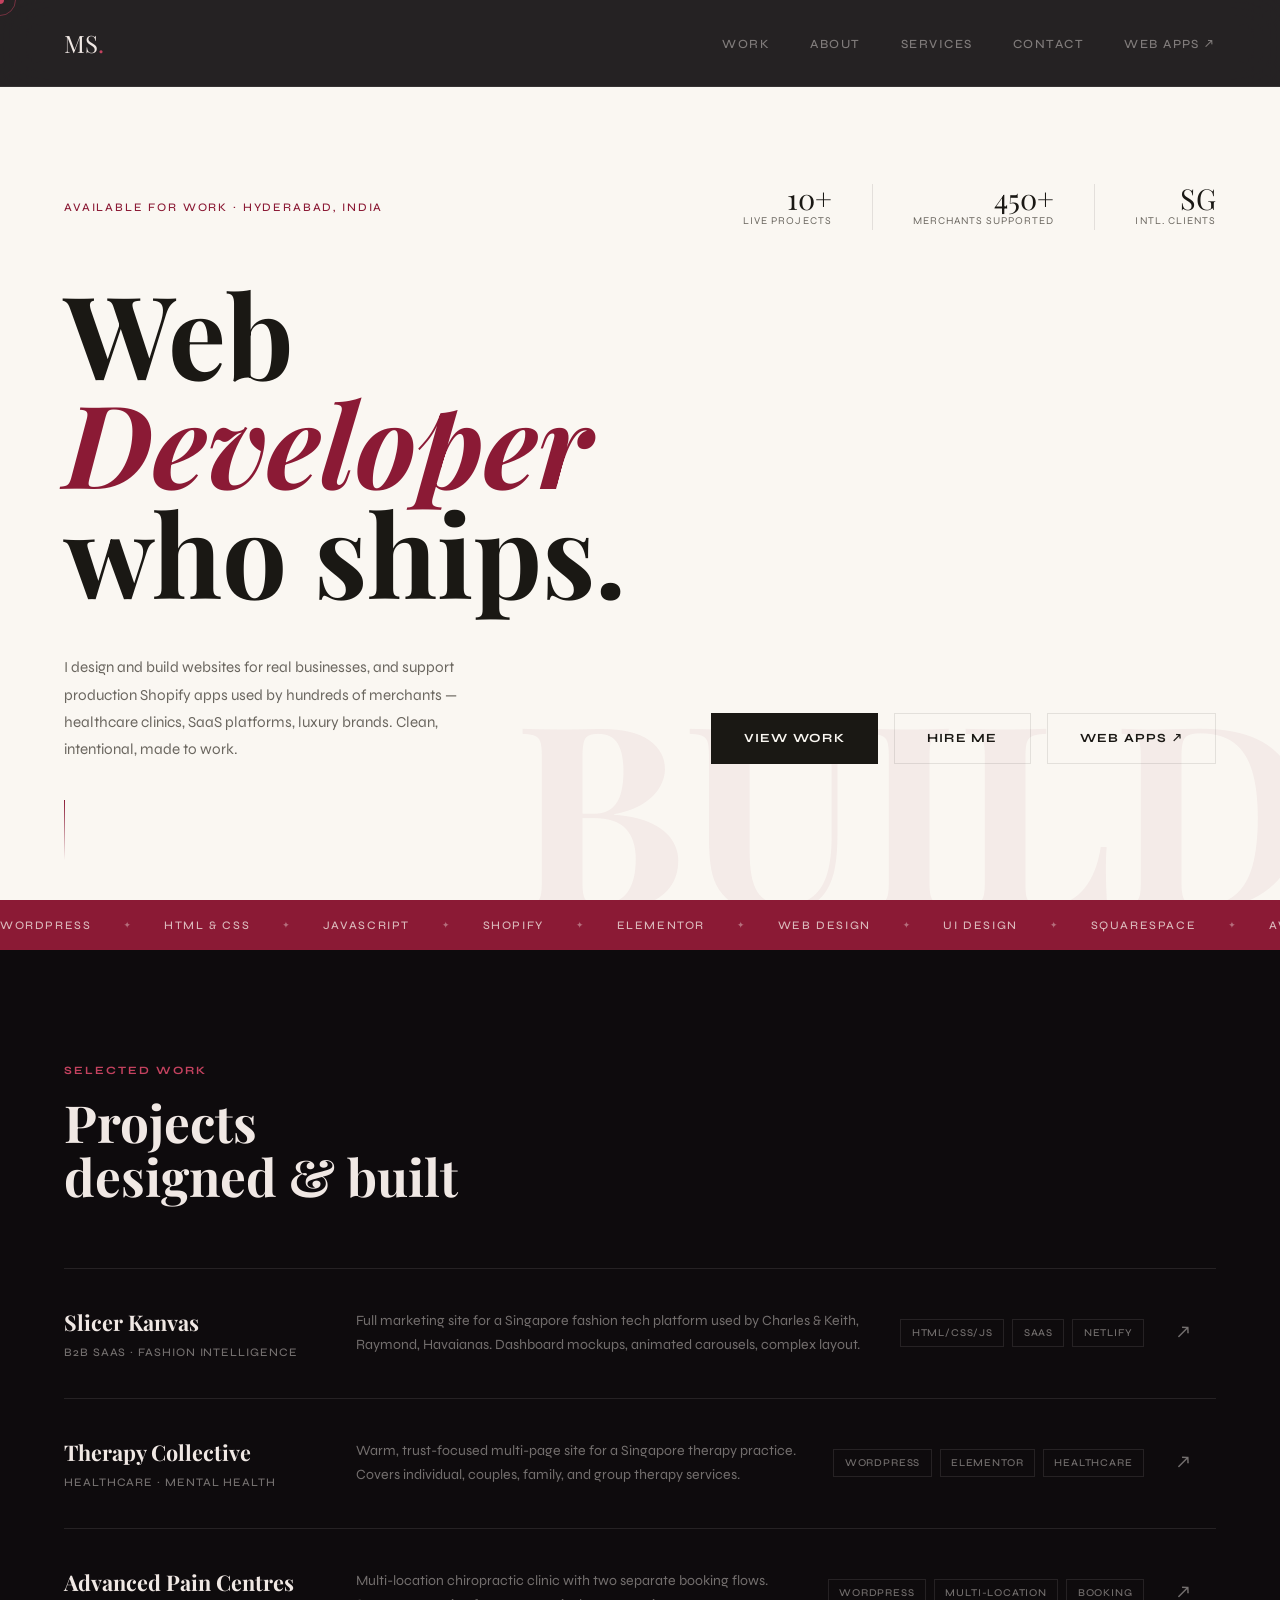
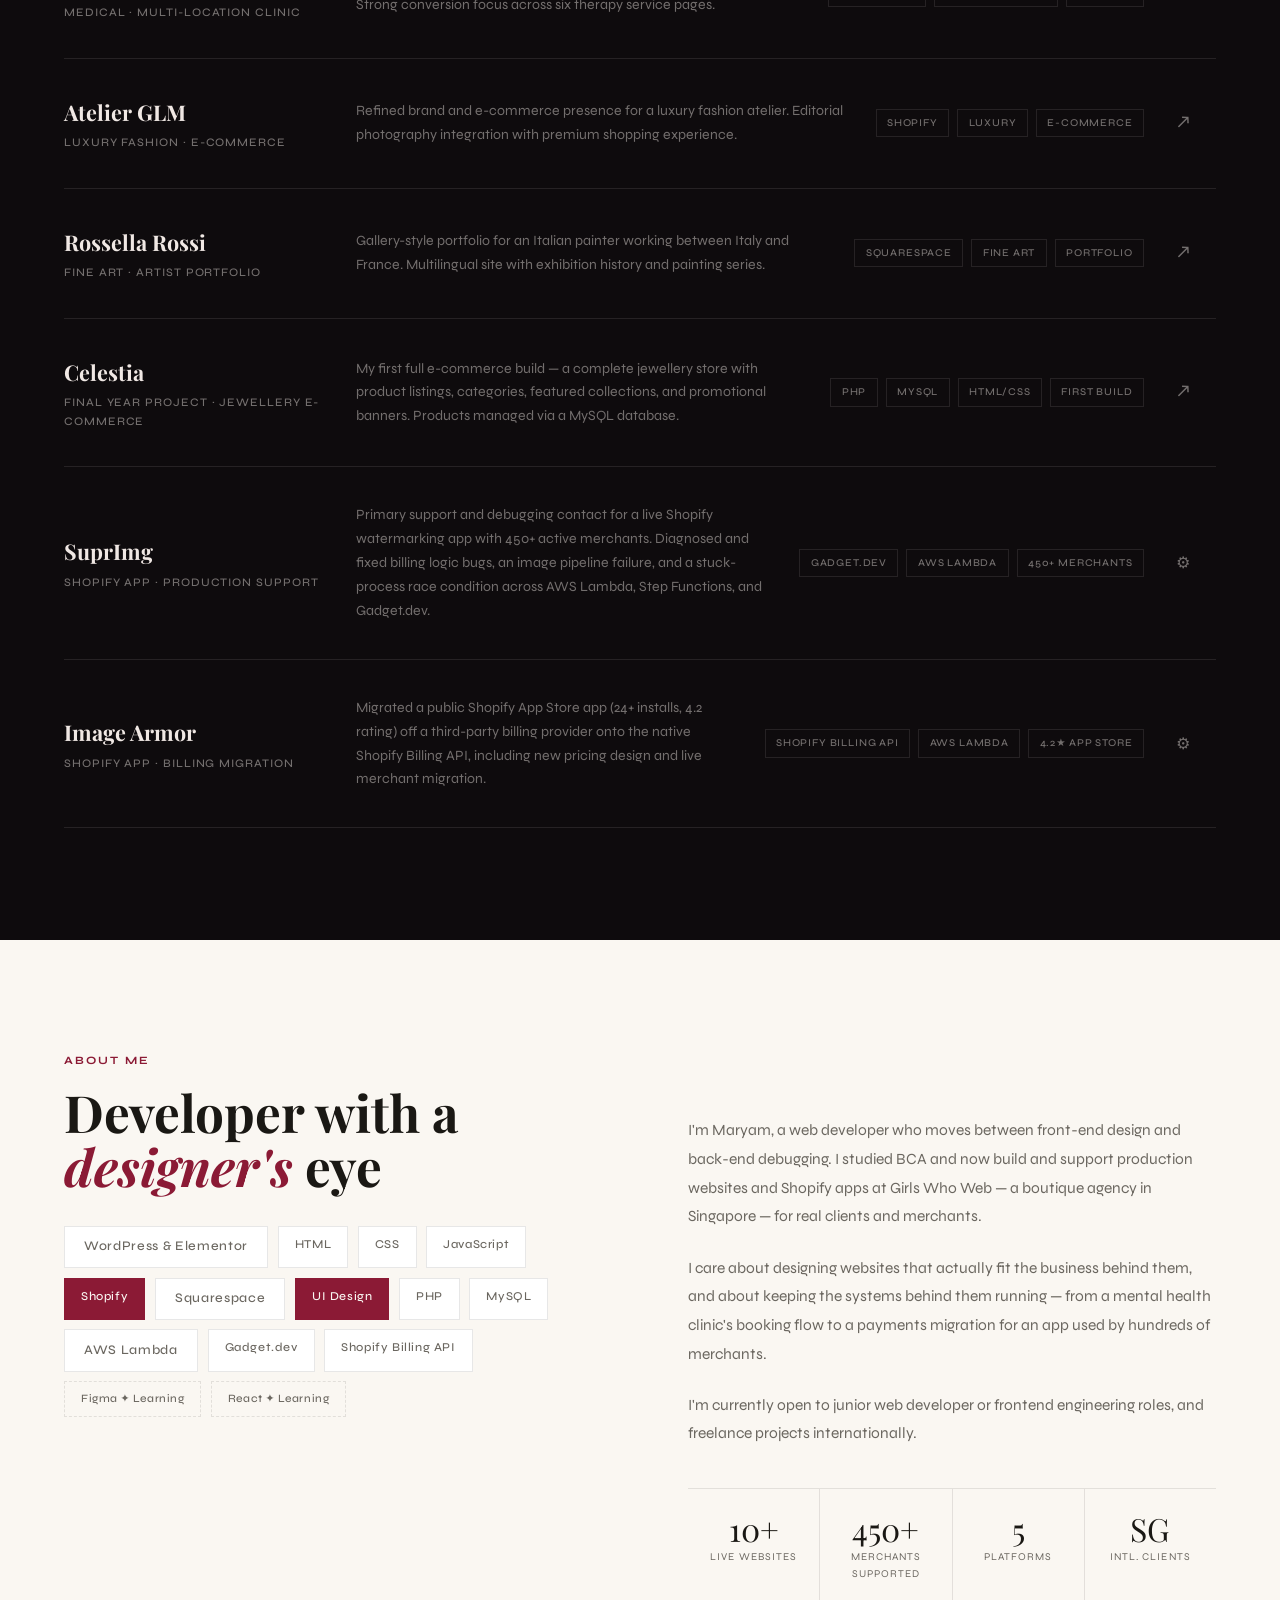
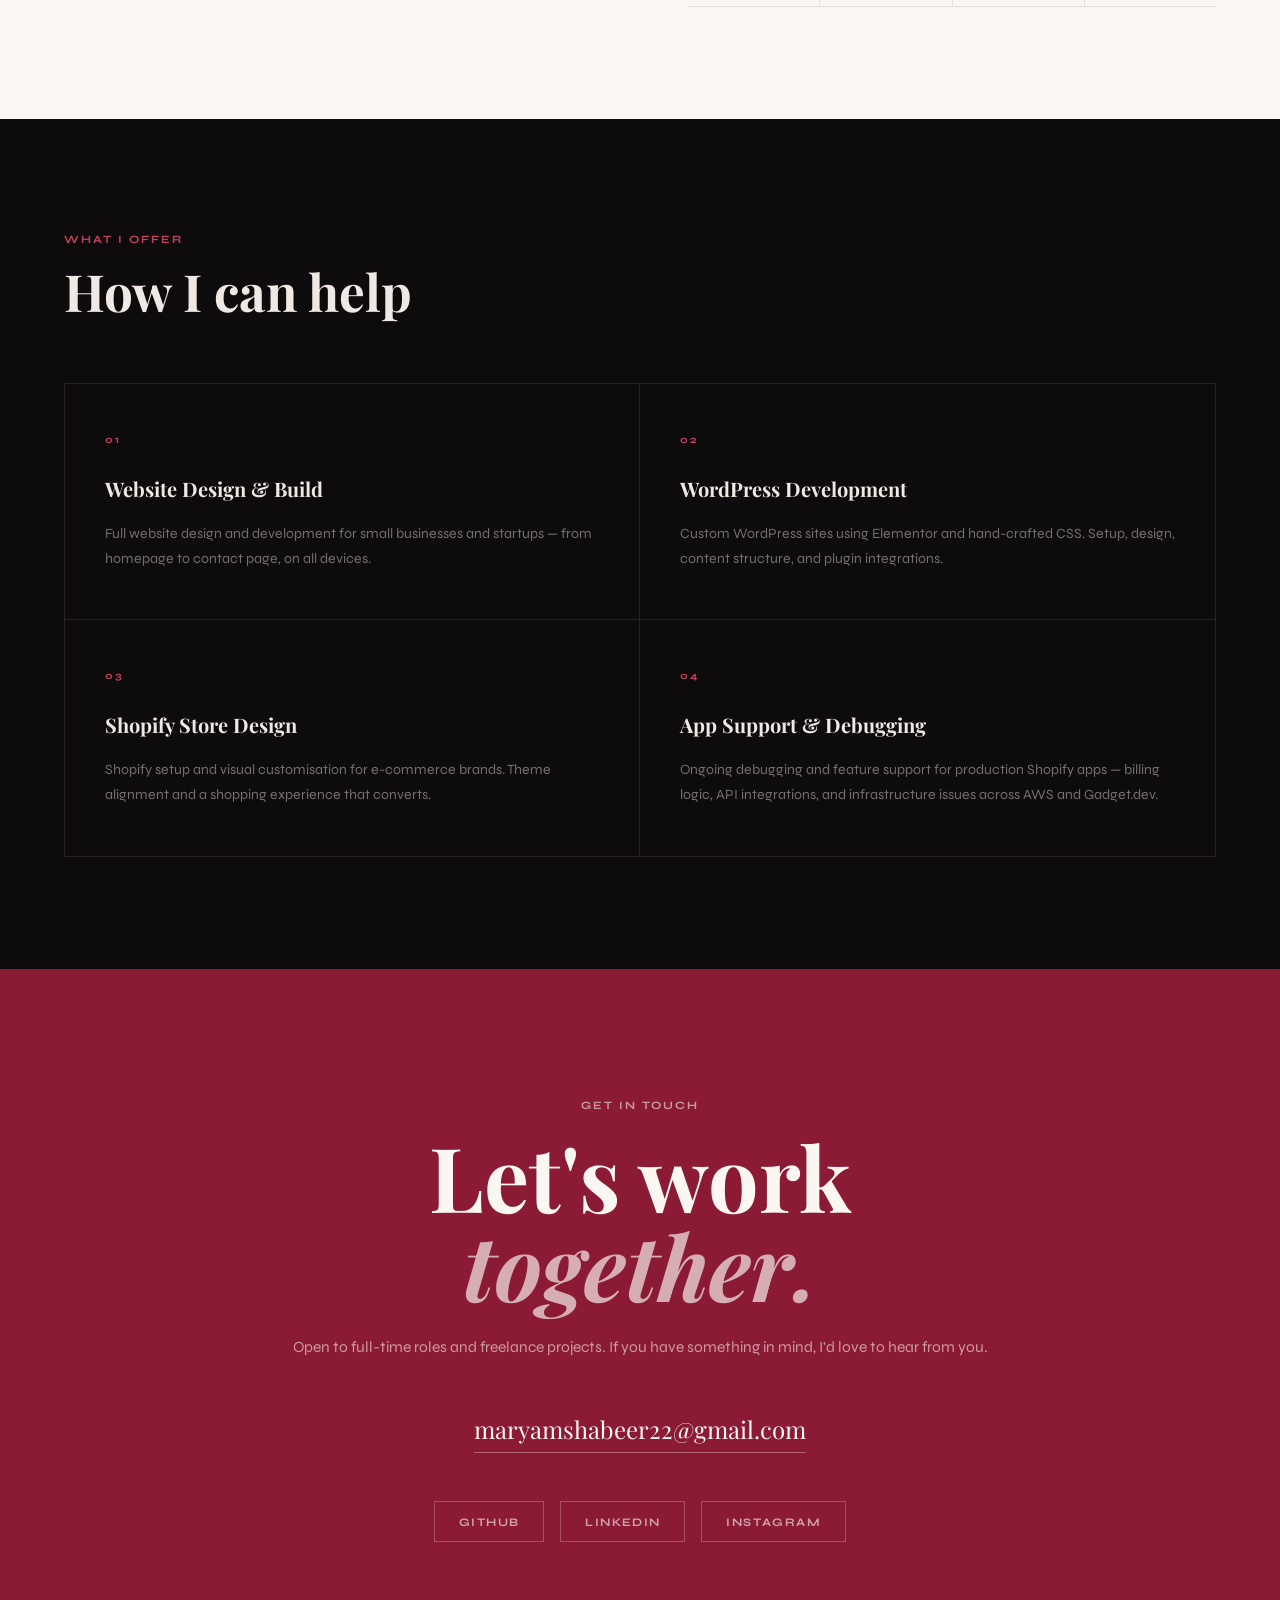
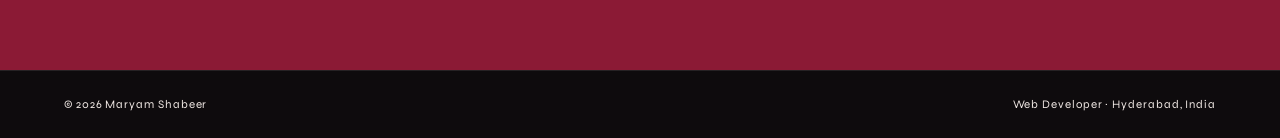
==== commit 7cc0248c: "Add files via upload" ====
--- a/index.html
+++ b/index.html
@@ -23,6 +23,7 @@
       <li><a href="#about">About</a></li>
       <li><a href="#services">Services</a></li>
       <li><a href="#contact">Contact</a></li>
+      <li><a href="https://YOUR-SITE.netlify.app/" target="_blank">Web Apps ↗</a></li>
     </ul>
     <button class="hamburger" id="hamburger" aria-label="menu">
       <span></span><span></span>
@@ -35,6 +36,7 @@
       <li><a href="#about" class="mobile-link">About</a></li>
       <li><a href="#services" class="mobile-link">Services</a></li>
       <li><a href="#contact" class="mobile-link">Contact</a></li>
+      <li><a href="https://YOUR-SITE.netlify.app/" target="_blank" class="mobile-link">Web Apps ↗</a></li>
     </ul>
   </div>
  
@@ -60,6 +62,7 @@
         <div class="hero-actions">
           <a href="#work" class="btn-primary">View Work</a>
           <a href="#contact" class="btn-outline">Hire Me</a>
+          <a href="https://YOUR-SITE.netlify.app/" target="_blank" class="btn-outline">Web Apps ↗</a>
         </div>
       </div>
     </div>
